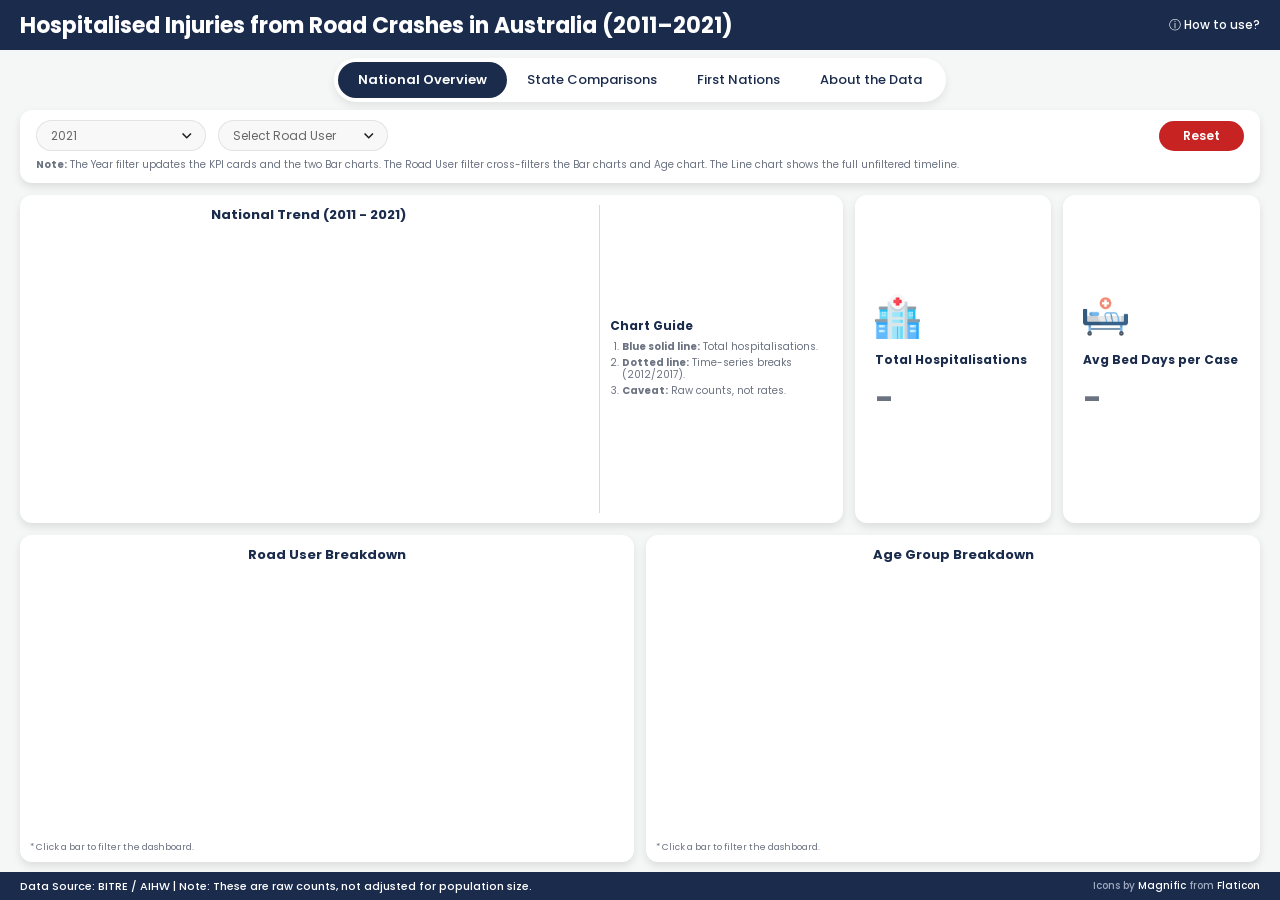
==== index.html @ fcf70b9a "Feat: Build National dashboard layout, D3 line/bar charts, auto-filters, and dynamic KPIs" ====
<!DOCTYPE html>
<html lang="en">
<head>
    <meta charset="UTF-8">
    <meta name="viewport" content="width=device-width, initial-scale=1.0">
    <title>Hospitalised Injuries Dashboard</title>
    <!-- Google Fonts: Poppins -->
    <link href="https://fonts.googleapis.com/css2?family=Poppins:wght@400;500;600;700&display=swap" rel="stylesheet">
    <link rel="stylesheet" href="css/style.css">
</head>
<body>

    <!-- TOP HEADER -->
    <header class="top-bar">
        <h1>Hospitalised Injuries from Road Crashes in Australia (2011–2021)</h1>
        <div class="how-to-use">
            <span>ⓘ</span> How to use?
        </div>
    </header>

    <!-- NAVIGATION TABS -->
    <nav class="tabs-container">
        <ul class="tabs">
            <li class="tab active">National Overview</li>
            <li class="tab">State Comparisons</li>
            <li class="tab">First Nations</li>
            <li class="tab">About the Data</li>
        </ul>
    </nav>

    <!-- MAIN DASHBOARD CONTAINER -->
    <main class="dashboard-wrapper">
        
        <!-- FILTER BAR -->
        <section class="filter-bar">
            <div class="dropdowns">
                
                <!-- Year Dropdown -->
                <div class="dropdown-wrapper">
                    <select id="yearFilter" class="dropdown">
                        <option value="All">Select Year: 2021</option>
                        <option value="2011">2011</option>
                        <option value="2012">2012</option>
                        <option value="2013">2013</option>
                        <option value="2014">2014</option>
                        <option value="2015">2015</option>
                        <option value="2016">2016</option>
                        <option value="2017">2017</option>
                        <option value="2018">2018</option>
                        <option value="2019">2019</option>
                        <option value="2020">2020</option>
                        <option value="2021" selected>2021</option>
                    </select>
                    <span class="dropdown-arrow"></span>
                </div>

                <!-- Road User Dropdown -->
                <div class="dropdown-wrapper">
                    <select id="roadUserFilter" class="dropdown">
                        <option value="All">Select Road User</option>
                        <option value="Car driver/passenger">Car driver/passenger</option>
                        <option value="Motorcyclist">Motorcyclist</option>
                        <option value="Pedal cyclist">Pedal cyclist</option>
                        <option value="Pedestrian">Pedestrian</option>
                        <option value="Heavy transport">Heavy transport</option>
                        <option value="Pick-up truck/van">Pick-up truck/van</option>
                        <option value="Bus">Bus</option>
                        <option value="Other/Unknown">Other/Unknown</option>
                    </select>
                    <span class="dropdown-arrow"></span>
                </div>

            </div>
            
            <div class="buttons">
                <button class="btn btn-reset">Reset</button>
            </div>

            <p class="filter-note"><strong>Note:</strong> The Year filter updates the KPI cards and the two Bar charts. The Road User filter cross-filters the Bar charts and Age chart. The Line chart shows the full unfiltered timeline.</p>
        </section>

        <!-- CHARTS GRID -->
        <section class="charts-grid">
            
            <!-- ROW 1: Line Chart & Guide -->
            <div class="card line-chart-card">
                <div class="line-section">
                    <h2>National Trend (2011 - 2021)</h2>
                    <div id="lineChart" class="chart-area"></div>
                </div>
                
                <div class="divider"></div>

                <div class="guide-section">
                    <h2>Chart Guide</h2>
                    <ol>
                        <li><strong>Blue solid line:</strong> Total hospitalisations.</li>
                        <li><strong>Dotted line:</strong> Time-series breaks (2012/2017).</li>
                        <li><strong>Caveat:</strong> Raw counts, not rates.</li>
                    </ol>
                </div>
            </div>

            <!-- KPI CARDS -->
            <div class="card kpi-card">
                <img src="assets/images/icons/icon-hospital.png" alt="Hospital Icon" class="kpi-icon">
                <h3>Total Hospitalisations</h3>
                <p id="kpiTotal">-</p>
            </div>

            <div class="card kpi-card">
                <img src="assets/images/icons/icon-bed.png" alt="Bed Icon" class="kpi-icon">
                <h3>Avg Bed Days per Case</h3>
                <p id="kpiBedDays">-</p>
            </div>

            <!-- ROW 2: Bar Charts -->
            <div class="card road-user-card">
                <h2>Road User Breakdown</h2>
                <div id="roadUserChart" class="chart-area"></div>
                <p class="click-note">* Click a bar to filter the dashboard.</p>
            </div>

            <div class="card age-group-card">
                <h2>Age Group Breakdown</h2>
                <div id="ageGroupChart" class="chart-area"></div>
                <p class="click-note">* Click a bar to filter the dashboard.</p>
            </div>

        </section>
    </main>

    <!-- FOOTER -->
    <footer class="bottom-bar">
        <p>Data Source: BITRE / AIHW | Note: These are raw counts, not adjusted for population size.</p>
        
        <!-- Icon Attributions -->
        <p class="icon-credits">
            Icons by <a href="https://www.flaticon.com/authors/magnific" target="_blank" title="Magnific">Magnific</a> from <a href="https://www.flaticon.com/" target="_blank" title="Flaticon">Flaticon</a>
        </p>
    </footer>

    <!-- Load D3 and your main script -->
    <script src="https://d3js.org/d3.v7.min.js"></script>
    <script type="module" src="js/main.js"></script>
</body>
</html>
---- css/style.css ----
/* --- GLOBAL STYLES --- */
* {
    box-sizing: border-box;
    margin: 0;
    padding: 0;
}

body {
    font-family: 'Poppins', sans-serif;
    background-color: #F4F7F6;
    color: #1A2B4C;
    height: 100vh;
    display: flex;
    flex-direction: column;
    overflow: hidden; /* Prevents scrolling */
}

/* --- TOP HEADER --- */
.top-bar {
    background-color: #1A2B4C;
    color: #FFFFFF;
    height: 50px;
    display: flex;
    justify-content: space-between;
    align-items: center;
    padding: 0 20px;
    flex-shrink: 0;
}

.top-bar h1 {
    font-size: clamp(16px, 1.8vw, 22px); 
    font-weight: 700;
}

.how-to-use {
    font-size: 12px;
    font-weight: 500;
    cursor: pointer;
    white-space: nowrap;
}

/* --- NAVIGATION TABS --- */
.tabs-container {
    display: flex;
    justify-content: center;
    padding: 8px 0;
    flex-shrink: 0;
}

.tabs {
    display: flex;
    list-style: none;
    background: #FFFFFF;
    border-radius: 50px;
    box-shadow: 0px 4px 8px rgba(0, 0, 0, 0.08);
    padding: 4px;
}

.tab {
    padding: 8px 20px;
    border-radius: 50px;
    font-size: 13px; 
    font-weight: 500;
    cursor: pointer;
}

.tab.active {
    background-color: #1A2B4C;
    color: #FFFFFF;
    font-weight: 600;
}

/* --- MAIN DASHBOARD WRAPPER --- */
.dashboard-wrapper {
    flex: 1; 
    padding: 0 20px 10px 20px;
    display: flex;
    flex-direction: column;
    gap: 12px;
    min-height: 0; 
}

/* --- FILTER BAR --- */
.filter-bar {
    background: #FFFFFF;
    border-radius: 12px;
    box-shadow: 0px 4px 8px rgba(0, 0, 0, 0.1);
    padding: 10px 16px; 
    display: grid;
    grid-template-columns: 1fr auto;
    gap: 6px;
    align-items: center;
    flex-shrink: 0;
}

.dropdowns {
    display: flex;
    gap: 12px;
}

/* --- CUSTOM DROPDOWN --- */
.dropdown-wrapper {
    position: relative;
    width: 170px;
}

.dropdown {
    padding: 6px 14px;
    padding-right: 30px;
    border-radius: 50px;
    border: 1px solid rgba(217, 217, 217, 0.69);
    background-color: rgba(217, 217, 217, 0.2);
    
    -webkit-appearance: none;
    -moz-appearance: none;
    appearance: none;
    
    font-family: 'Poppins', sans-serif;
    font-size: 12px; 
    color: #686868;
    width: 100%;
    cursor: pointer;
    outline: none;
    transition: background-color 0.2s ease;

    white-space: nowrap;
    overflow: hidden;
    text-overflow: ellipsis;
}

.dropdown:focus {
    background-color: #FFFFFF;
    border-color: #1A2B4C;
}

/* The Custom Arrow */
.dropdown-arrow {
    position: absolute;
    right: 14px;
    top: 50%;
    transform: translateY(-50%);
    width: 10px;
    height: 6px;
    pointer-events: none; /* Lets clicks pass through to the dropdown */
    
    /* Clean SVG Arrow */
    background-image: url("data:image/svg+xml;charset=US-ASCII,%3Csvg%20width%3D%2210%22%20height%3D%226%22%20viewBox%3D%220%200%2010%206%22%20fill%3D%22none%22%20xmlns%3D%22http%3A%2F%2Fwww.w3.org%2F2000%2Fsvg%22%3E%3Cpath%20d%3D%22M4.75%203.64166L8.39167%200L9.5%201.10833L4.75%205.85833L0%201.10833L1.10833%200L4.75%203.64166Z%22%20fill%3D%22%231D1B20%22%2F%3E%3C%2Fsvg%3E");
    background-repeat: no-repeat;
    background-position: center;
    background-size: contain;
    
    transition: transform 0.2s ease;
}

/* Rotate the arrow when the wrapper has the 'open' class */
.dropdown-wrapper.open .dropdown-arrow {
    transform: translateY(-50%) rotate(180deg);
}

.buttons {
    display: flex;
    gap: 10px;
}

.btn {
    padding: 6px 24px;
    border-radius: 50px;
    border: none;
    font-family: 'Poppins', sans-serif;
    font-size: 12px;
    font-weight: 600;
    color: #FFFFFF;
    cursor: pointer;
}

.btn-apply { background-color: #1A2B4C; }
.btn-reset { background-color: #C72323; }

.filter-note {
    grid-column: 1 / -1;
    font-size: 10px; 
    font-weight: 400;
    color: #6B7280;
}

/* --- CHARTS GRID --- */
.charts-grid {
    flex: 1; 
    display: grid;
    grid-template-columns: repeat(6, 1fr); 
    grid-template-rows: 1fr 1fr; 
    gap: 12px;
    min-height: 0;
}

/* Base Card Style */
.card {
    background: #FFFFFF;
    border-radius: 12px;
    box-shadow: 0px 4px 8px rgba(0, 0, 0, 0.1);
    padding: 10px 16px; 
    position: relative;
    display: flex;
    flex-direction: column;
    min-height: 0; 
}

.card h2 {
    font-size: 13px; 
    font-weight: 700;
    margin-bottom: 2px;
    text-align: center;
    flex-shrink: 0;
}

/* Top Row Placements */
.line-chart-card {
    grid-column: 1 / 5; 
    grid-row: 1 / 2;
    flex-direction: row; 
    padding: 10px;
}

.line-section {
    flex: 2.5;
    display: flex;
    flex-direction: column;
    min-height: 0;
    padding-right: 8px;
}

.divider {
    width: 1px;
    background-color: #D9D9D9;
    margin: 0 5px;
}

.guide-section {
    flex: 1;
    display: flex;
    flex-direction: column;
    justify-content: center;
    padding-left: 5px;
}

.guide-section h2 {
    text-align: left;
    margin-bottom: 6px;
    font-size: 12px;
}

.guide-section ol {
    font-size: 10px;
    color: #6B7280;
    padding-left: 12px;
    line-height: 1.2;
}

.guide-section li {
    margin-bottom: 4px;
}

/* KPI Cards */
.kpi-card {
    grid-column: span 1; 
    display: flex;
    flex-direction: column;
    justify-content: center;
    align-items: flex-start; 
    text-align: left;
    padding-left: 20px;
}

.kpi-icon {
    width: 45px; 
    height: 45px;
    margin-bottom: 12px;
    object-fit: contain; 
}

.kpi-card h3 {
    font-size: 12px;
    font-weight: 700;
    margin-bottom: 6px;
    color: #1A2B4C;
}

.kpi-card p {
    font-size: clamp(20px, 2.5vw, 32px); 
    font-weight: 700;
    color: #6B7280;
}

/* Bottom Row Placements */
.road-user-card {
    grid-column: 1 / 4; 
    grid-row: 2 / 3;
}

.age-group-card {
    grid-column: 4 / 7; 
    grid-row: 2 / 3;
}

/* Chart Areas */
.chart-area {
    flex: 1;
    width: 100%;
    position: relative;
    min-height: 0;
}

.click-note {
    font-size: 9px;
    color: #6B7280;
    position: absolute;
    bottom: 8px;
    left: 10px;
}

/* --- FOOTER --- */
.bottom-bar {
    background-color: #1A2B4C;
    color: #FFFFFF;
    height: 28px;
    display: flex;
    justify-content: space-between; 
    align-items: center;
    padding: 0 20px;
    font-size: 11px;
    font-weight: 500;
    flex-shrink: 0;
}

.icon-credits {
    font-size: 10px;
    color: #A0ABC0;
}

.icon-credits a {
    color: #FFFFFF;
    text-decoration: none;
}

.icon-credits a:hover {
    text-decoration: underline;
}
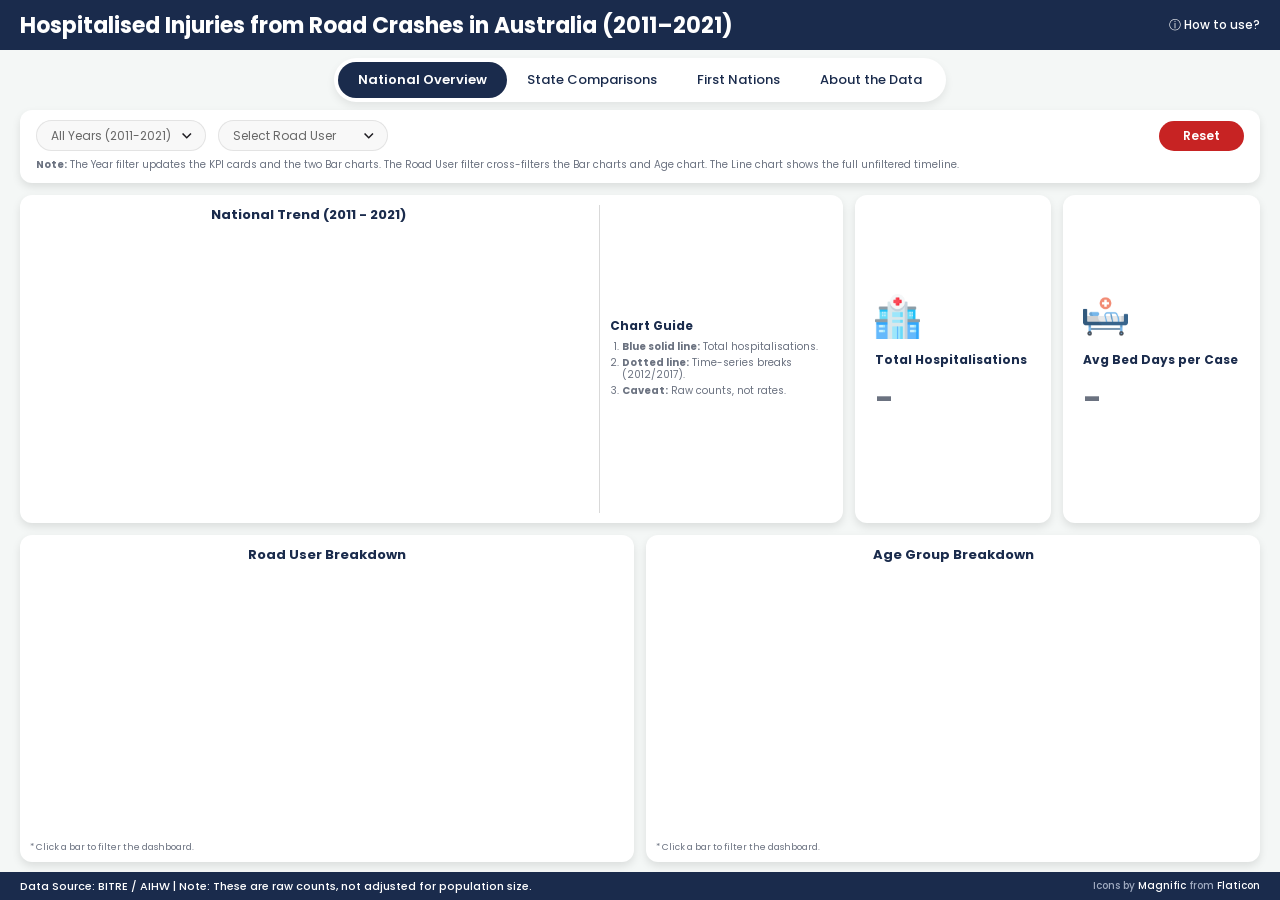
==== commit de15e65e: "Feat: Add 'All Years' default option and update KPI/Chart logic to aggregate decade data" ====
--- a/index.html
+++ b/index.html
@@ -4,13 +4,11 @@
     <meta charset="UTF-8">
     <meta name="viewport" content="width=device-width, initial-scale=1.0">
     <title>Hospitalised Injuries Dashboard</title>
-    <!-- Google Fonts: Poppins -->
     <link href="https://fonts.googleapis.com/css2?family=Poppins:wght@400;500;600;700&display=swap" rel="stylesheet">
     <link rel="stylesheet" href="css/style.css">
 </head>
 <body>
 
-    <!-- TOP HEADER -->
     <header class="top-bar">
         <h1>Hospitalised Injuries from Road Crashes in Australia (2011–2021)</h1>
         <div class="how-to-use">
@@ -18,7 +16,6 @@
         </div>
     </header>
 
-    <!-- NAVIGATION TABS -->
     <nav class="tabs-container">
         <ul class="tabs">
             <li class="tab active">National Overview</li>
@@ -28,17 +25,15 @@
         </ul>
     </nav>
 
-    <!-- MAIN DASHBOARD CONTAINER -->
     <main class="dashboard-wrapper">
         
-        <!-- FILTER BAR -->
         <section class="filter-bar">
             <div class="dropdowns">
                 
-                <!-- Year Dropdown -->
+                <!-- Year Dropdown: "All" selected by default -->
                 <div class="dropdown-wrapper">
                     <select id="yearFilter" class="dropdown">
-                        <option value="All">Select Year: 2021</option>
+                        <option value="All" selected>All Years (2011-2021)</option>
                         <option value="2011">2011</option>
                         <option value="2012">2012</option>
                         <option value="2013">2013</option>
@@ -49,12 +44,11 @@
                         <option value="2018">2018</option>
                         <option value="2019">2019</option>
                         <option value="2020">2020</option>
-                        <option value="2021" selected>2021</option>
+                        <option value="2021">2021</option>
                     </select>
                     <span class="dropdown-arrow"></span>
                 </div>
 
-                <!-- Road User Dropdown -->
                 <div class="dropdown-wrapper">
                     <select id="roadUserFilter" class="dropdown">
                         <option value="All">Select Road User</option>
@@ -79,10 +73,8 @@
             <p class="filter-note"><strong>Note:</strong> The Year filter updates the KPI cards and the two Bar charts. The Road User filter cross-filters the Bar charts and Age chart. The Line chart shows the full unfiltered timeline.</p>
         </section>
 
-        <!-- CHARTS GRID -->
         <section class="charts-grid">
             
-            <!-- ROW 1: Line Chart & Guide -->
             <div class="card line-chart-card">
                 <div class="line-section">
                     <h2>National Trend (2011 - 2021)</h2>
@@ -101,7 +93,6 @@
                 </div>
             </div>
 
-            <!-- KPI CARDS -->
             <div class="card kpi-card">
                 <img src="assets/images/icons/icon-hospital.png" alt="Hospital Icon" class="kpi-icon">
                 <h3>Total Hospitalisations</h3>
@@ -114,7 +105,6 @@
                 <p id="kpiBedDays">-</p>
             </div>
 
-            <!-- ROW 2: Bar Charts -->
             <div class="card road-user-card">
                 <h2>Road User Breakdown</h2>
                 <div id="roadUserChart" class="chart-area"></div>
@@ -130,17 +120,14 @@
         </section>
     </main>
 
-    <!-- FOOTER -->
     <footer class="bottom-bar">
         <p>Data Source: BITRE / AIHW | Note: These are raw counts, not adjusted for population size.</p>
         
-        <!-- Icon Attributions -->
         <p class="icon-credits">
             Icons by <a href="https://www.flaticon.com/authors/magnific" target="_blank" title="Magnific">Magnific</a> from <a href="https://www.flaticon.com/" target="_blank" title="Flaticon">Flaticon</a>
         </p>
     </footer>
 
-    <!-- Load D3 and your main script -->
     <script src="https://d3js.org/d3.v7.min.js"></script>
     <script type="module" src="js/main.js"></script>
 </body>
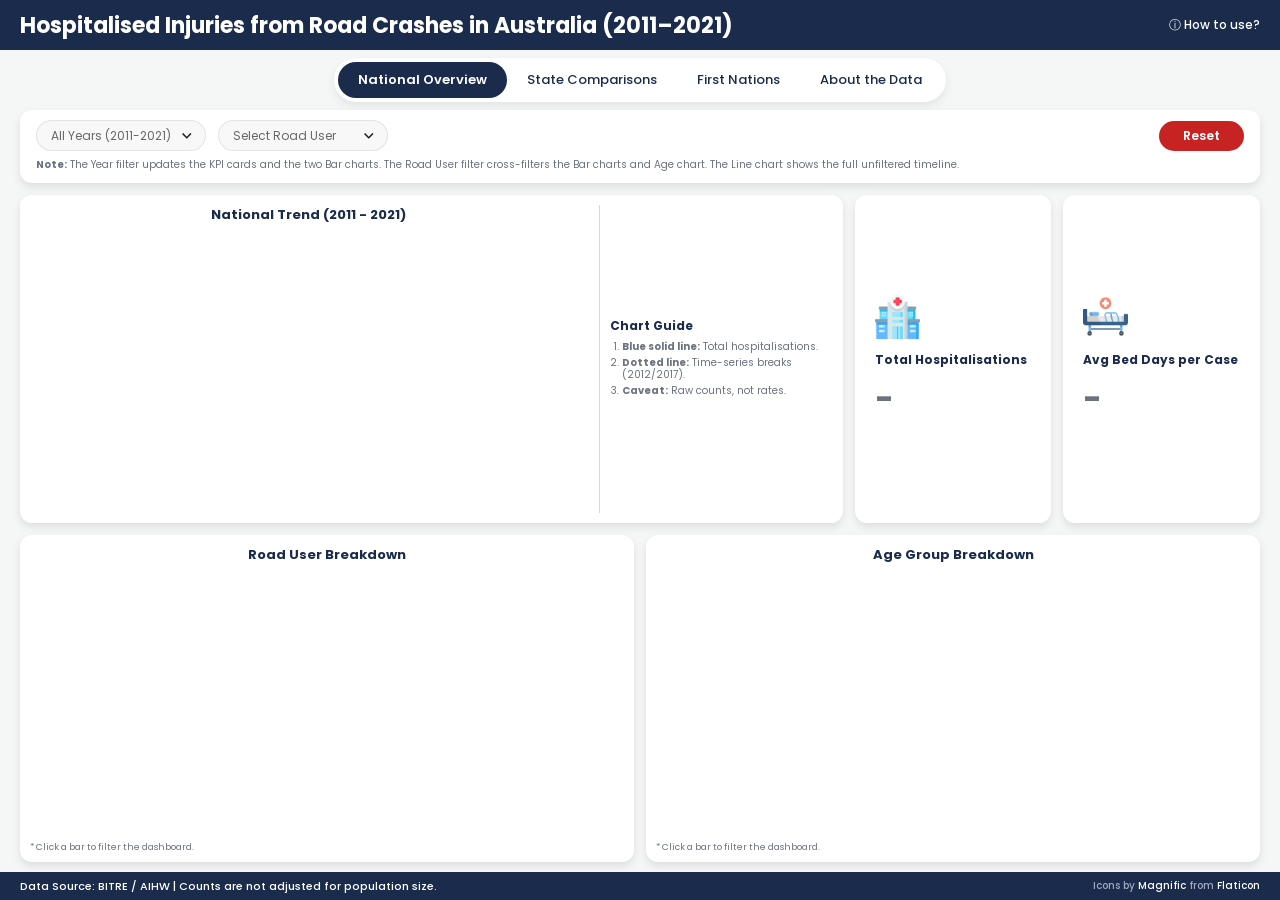
==== commit 2ed07e41: "Update index.html to use global components" ====
--- a/index.html
+++ b/index.html
@@ -5,25 +5,18 @@
     <meta name="viewport" content="width=device-width, initial-scale=1.0">
     <title>Hospitalised Injuries Dashboard</title>
     <link href="https://fonts.googleapis.com/css2?family=Poppins:wght@400;500;600;700&display=swap" rel="stylesheet">
+    <link rel="stylesheet" href="css/layout.css">
     <link rel="stylesheet" href="css/style.css">
 </head>
-<body>
+<body data-page="national">
 
-    <header class="top-bar">
-        <h1>Hospitalised Injuries from Road Crashes in Australia (2011–2021)</h1>
-        <div class="how-to-use">
-            <span>ⓘ</span> How to use?
-        </div>
-    </header>
+<header id="site-header" class="top-bar"></header>
 
-    <nav class="tabs-container">
-        <ul class="tabs">
-            <li class="tab active">National Overview</li>
-            <li class="tab">State Comparisons</li>
-            <li class="tab">First Nations</li>
-            <li class="tab">About the Data</li>
-        </ul>
-    </nav>
+<nav
+    id="site-navigation"
+    class="tabs-container"
+    aria-label="Dashboard sections">
+</nav>
 
     <main class="dashboard-wrapper">
         
@@ -120,15 +113,10 @@
         </section>
     </main>
 
-    <footer class="bottom-bar">
-        <p>Data Source: BITRE / AIHW | Note: These are raw counts, not adjusted for population size.</p>
-        
-        <p class="icon-credits">
-            Icons by <a href="https://www.flaticon.com/authors/magnific" target="_blank" title="Magnific">Magnific</a> from <a href="https://www.flaticon.com/" target="_blank" title="Flaticon">Flaticon</a>
-        </p>
-    </footer>
+<footer id="site-footer" class="bottom-bar"></footer>
 
     <script src="https://d3js.org/d3.v7.min.js"></script>
     <script type="module" src="js/main.js"></script>
+    <script type="module" src="js/components/layout.js"></script>
 </body>
 </html>
--- a/css/layout.css
+++ b/css/layout.css
@@ -0,0 +1,141 @@
+/* Divide the available browser height between page sections. */
+/* --- GLOBAL STYLES --- */
+* {
+    box-sizing: border-box;
+    margin: 0;
+    padding: 0;
+}
+
+body {
+    font-family: 'Poppins', sans-serif;
+    background-color: #F4F7F6;
+    color: #1A2B4C;
+
+    height: 100dvh;
+    display: grid;
+    grid-template-rows: auto auto minmax(0, 1fr) auto;
+    overflow: hidden;
+}
+
+/* --- TOP HEADER --- */
+.top-bar {
+    background-color: #1A2B4C;
+    color: #FFFFFF;
+    height: 50px;
+    display: flex;
+    justify-content: space-between;
+    align-items: center;
+    padding: 0 20px;
+    flex-shrink: 0;
+}
+
+.top-bar h1 {
+    font-size: clamp(16px, 1.8vw, 22px); 
+    font-weight: 700;
+}
+
+.how-to-use {
+    border: 0;
+    background: transparent;
+    color: inherit;
+    font-family: inherit;
+    font-size: 12px;
+    font-weight: 500;
+    cursor: pointer;
+    white-space: nowrap;
+}
+
+/* --- NAVIGATION TABS --- */
+.tabs-container {
+    display: flex;
+    justify-content: center;
+    padding: 8px 0;
+    flex-shrink: 0;
+}
+
+.tabs {
+    display: flex;
+    list-style: none;
+    background: #FFFFFF;
+    border-radius: 50px;
+    box-shadow: 0px 4px 8px rgba(0, 0, 0, 0.08);
+    padding: 4px;
+}
+
+.tab {
+    display: block;
+    padding: 8px 20px;
+    border: 0;
+    border-radius: 50px;
+    background: transparent;
+    color: inherit;
+    font-family: inherit;
+    font-size: 13px;
+    font-weight: 500;
+    text-decoration: none;
+    cursor: pointer;
+}
+
+.tab.active {
+    background-color: #1A2B4C;
+    color: #FFFFFF;
+    font-weight: 600;
+}
+
+
+html{
+    height: 100%;
+}
+
+:focus-visible {
+    outline: 3px solid #b86200;
+    outline-offset: 3px;
+}
+
+/* Dialogs overlay the dashboard instead of pushing charts down. */
+.shared-dialog {
+    margin: auto;
+    width: min(520px, 90vw);
+    padding: 24px;
+    border: 0;
+    border-radius: 16px;
+    color: #1a2b4c;
+    font-family: inherit;
+}
+
+.shared-dialog::backdrop {
+    background: rgb(0 0 0 / 40%);
+}
+
+.shared-dialog p {
+    margin: 16px 0;
+    line-height: 1.6;
+}
+
+/* --- FOOTER --- */
+.bottom-bar {
+    background-color: #1A2B4C;
+    color: #FFFFFF;
+    height: 28px;
+    display: flex;
+    justify-content: space-between; 
+    align-items: center;
+    padding: 0 20px;
+    font-size: 11px;
+    font-weight: 500;
+    flex-shrink: 0;
+}
+
+.icon-credits {
+    font-size: 10px;
+    color: #A0ABC0;
+}
+
+.icon-credits a {
+    color: #FFFFFF;
+    text-decoration: none;
+}
+
+.icon-credits a:hover {
+    text-decoration: underline;
+}
--- a/css/style.css
+++ b/css/style.css
@@ -1,78 +1,5 @@
-/* --- GLOBAL STYLES --- */
-* {
-    box-sizing: border-box;
-    margin: 0;
-    padding: 0;
-}
-
-body {
-    font-family: 'Poppins', sans-serif;
-    background-color: #F4F7F6;
-    color: #1A2B4C;
-    height: 100vh;
-    display: flex;
-    flex-direction: column;
-    overflow: hidden; /* Prevents scrolling */
-}
-
-/* --- TOP HEADER --- */
-.top-bar {
-    background-color: #1A2B4C;
-    color: #FFFFFF;
-    height: 50px;
-    display: flex;
-    justify-content: space-between;
-    align-items: center;
-    padding: 0 20px;
-    flex-shrink: 0;
-}
-
-.top-bar h1 {
-    font-size: clamp(16px, 1.8vw, 22px); 
-    font-weight: 700;
-}
-
-.how-to-use {
-    font-size: 12px;
-    font-weight: 500;
-    cursor: pointer;
-    white-space: nowrap;
-}
-
-/* --- NAVIGATION TABS --- */
-.tabs-container {
-    display: flex;
-    justify-content: center;
-    padding: 8px 0;
-    flex-shrink: 0;
-}
-
-.tabs {
-    display: flex;
-    list-style: none;
-    background: #FFFFFF;
-    border-radius: 50px;
-    box-shadow: 0px 4px 8px rgba(0, 0, 0, 0.08);
-    padding: 4px;
-}
-
-.tab {
-    padding: 8px 20px;
-    border-radius: 50px;
-    font-size: 13px; 
-    font-weight: 500;
-    cursor: pointer;
-}
-
-.tab.active {
-    background-color: #1A2B4C;
-    color: #FFFFFF;
-    font-weight: 600;
-}
-
 /* --- MAIN DASHBOARD WRAPPER --- */
 .dashboard-wrapper {
-    flex: 1; 
     padding: 0 20px 10px 20px;
     display: flex;
     flex-direction: column;
@@ -318,30 +245,3 @@
     left: 10px;
 }
 
-/* --- FOOTER --- */
-.bottom-bar {
-    background-color: #1A2B4C;
-    color: #FFFFFF;
-    height: 28px;
-    display: flex;
-    justify-content: space-between; 
-    align-items: center;
-    padding: 0 20px;
-    font-size: 11px;
-    font-weight: 500;
-    flex-shrink: 0;
-}
-
-.icon-credits {
-    font-size: 10px;
-    color: #A0ABC0;
-}
-
-.icon-credits a {
-    color: #FFFFFF;
-    text-decoration: none;
-}
-
-.icon-credits a:hover {
-    text-decoration: underline;
-}
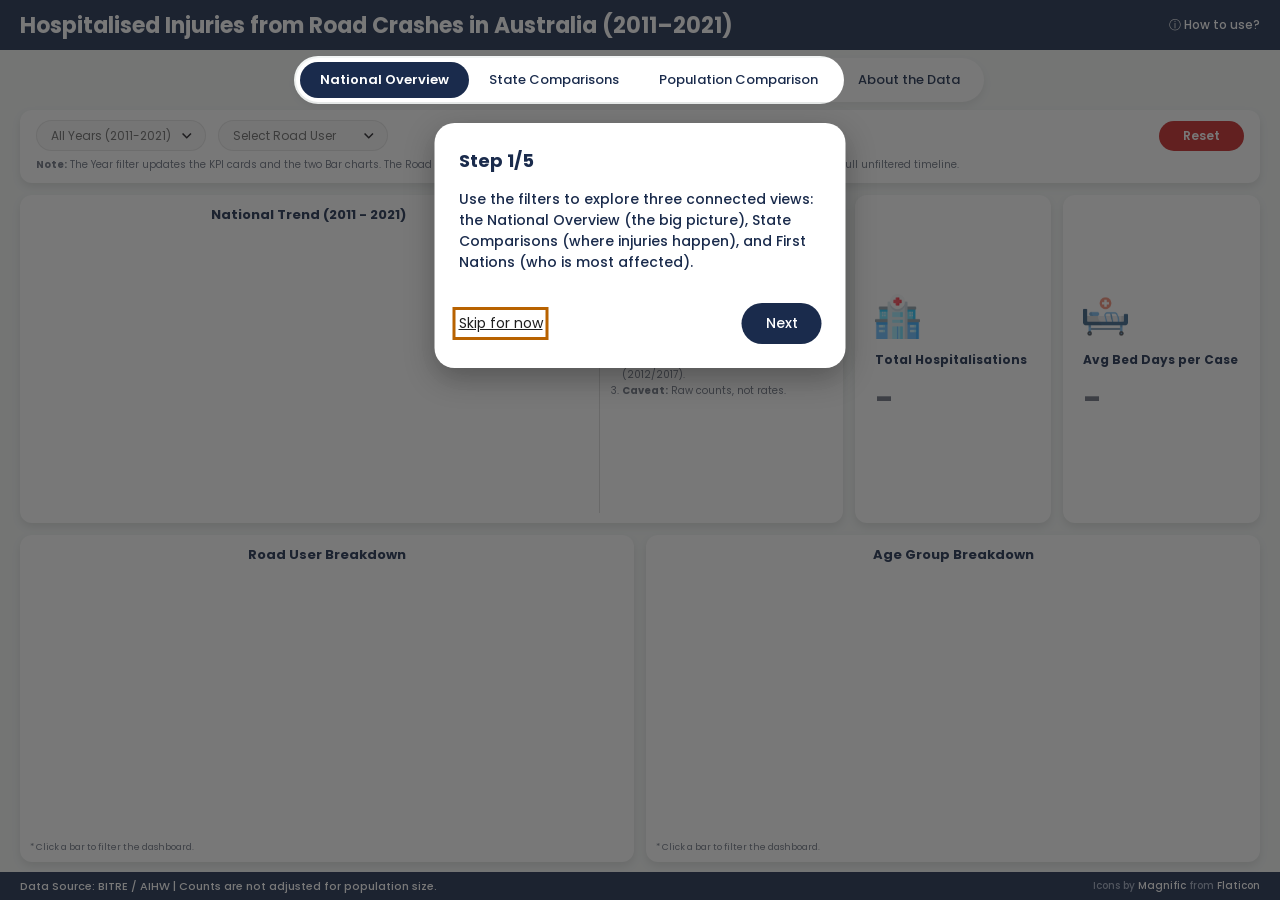
==== commit 965bd861: "Added walkthrough HTML (overlay, spotlight div, and dialog)" ====
--- a/index.html
+++ b/index.html
@@ -1,5 +1,6 @@
 <!DOCTYPE html>
 <html lang="en">
+
 <head>
     <meta charset="UTF-8">
     <meta name="viewport" content="width=device-width, initial-scale=1.0">
@@ -8,21 +9,19 @@
     <link rel="stylesheet" href="css/layout.css">
     <link rel="stylesheet" href="css/style.css">
 </head>
+
 <body data-page="national">
 
-<header id="site-header" class="top-bar"></header>
+    <header id="site-header" class="top-bar"></header>
 
-<nav
-    id="site-navigation"
-    class="tabs-container"
-    aria-label="Dashboard sections">
-</nav>
+    <nav id="site-navigation" class="tabs-container" aria-label="Dashboard sections">
+    </nav>
 
     <main class="dashboard-wrapper">
-        
+
         <section class="filter-bar">
             <div class="dropdowns">
-                
+
                 <!-- Year Dropdown: "All" selected by default -->
                 <div class="dropdown-wrapper">
                     <select id="yearFilter" class="dropdown">
@@ -58,22 +57,24 @@
                 </div>
 
             </div>
-            
+
             <div class="buttons">
                 <button class="btn btn-reset">Reset</button>
             </div>
 
-            <p class="filter-note"><strong>Note:</strong> The Year filter updates the KPI cards and the two Bar charts. The Road User filter cross-filters the Bar charts and Age chart. The Line chart shows the full unfiltered timeline.</p>
+            <p class="filter-note"><strong>Note:</strong> The Year filter updates the KPI cards and the two Bar charts.
+                The Road User filter cross-filters the Bar charts and Age chart. The Line chart shows the full
+                unfiltered timeline.</p>
         </section>
 
         <section class="charts-grid">
-            
+
             <div class="card line-chart-card">
                 <div class="line-section">
                     <h2>National Trend (2011 - 2021)</h2>
                     <div id="lineChart" class="chart-area"></div>
                 </div>
-                
+
                 <div class="divider"></div>
 
                 <div class="guide-section">
@@ -113,10 +114,31 @@
         </section>
     </main>
 
-<footer id="site-footer" class="bottom-bar"></footer>
+    <footer id="site-footer" class="bottom-bar"></footer>
 
     <script src="https://d3js.org/d3.v7.min.js"></script>
     <script type="module" src="js/main.js"></script>
     <script type="module" src="js/components/layout.js"></script>
+    <script type="module" src="js/walkthrough.js"></script>
+
+    <!-- Walkthrough Overlay & Modal -->
+    <div id="walkthroughOverlay" class="walkthrough-overlay" style="display: none;"></div>
+    <!-- The spotlight for the tabs -->
+    <div id="walkthroughTabHighlight" class="walkthrough-tab-highlight" style="display: none;"></div>
+
+    <dialog id="walkthroughDialog" class="walkthrough-dialog" aria-labelledby="walkthroughTitle">
+        <h2 id="walkthroughTitle" class="walkthrough-step">Step 1/5</h2>
+        <p id="walkthroughText" class="walkthrough-text"></p>
+
+        <div class="walkthrough-actions">
+            <button id="walkthroughSkip" class="walkthrough-link">Skip for now</button>
+            <div class="walkthrough-nav">
+                <button id="walkthroughPrev" class="walkthrough-btn-prev" style="display: none;">Prev</button>
+                <button id="walkthroughNext" class="walkthrough-btn-next">Next</button>
+            </div>
+        </div>
+    </dialog>
+
 </body>
+
 </html>
--- a/css/layout.css
+++ b/css/layout.css
@@ -1,9 +1,12 @@
-/* Divide the available browser height between page sections. */
 /* --- GLOBAL STYLES --- */
 * {
     box-sizing: border-box;
     margin: 0;
     padding: 0;
+}
+
+html{
+    height: 100%;
 }
 
 body {
@@ -14,7 +17,17 @@
     height: 100dvh;
     display: grid;
     grid-template-rows: auto auto minmax(0, 1fr) auto;
-    overflow: hidden;
+    overflow: hidden; /*chart must sized to fit avaiable space*/
+}
+
+button,
+select {
+    font-family: inherit;
+}
+
+:focus-visible {
+    outline: 3px solid #b86200;
+    outline-offset: 3px;
 }
 
 /* --- TOP HEADER --- */
@@ -25,8 +38,8 @@
     display: flex;
     justify-content: space-between;
     align-items: center;
+    gap: 16px;
     padding: 0 20px;
-    flex-shrink: 0;
 }
 
 .top-bar h1 {
@@ -73,6 +86,7 @@
     font-size: 13px;
     font-weight: 500;
     text-decoration: none;
+    white-space: nowrap;
     cursor: pointer;
 }
 
@@ -82,14 +96,62 @@
     font-weight: 600;
 }
 
+/* Shared main-content container */
+.dashboard-wrapper {
+    padding: 0 20px 10px;
 
-html{
-    height: 100%;
+    display: flex;
+    flex-direction: column;
+    gap: 12px;
+
+    /* Allow the content to fit inside the remaining grid row. */
+    min-height: 0;
+    min-width: 0;
 }
 
-:focus-visible {
-    outline: 3px solid #b86200;
-    outline-offset: 3px;
+/* Shared buttons */
+.btn {
+    padding: 6px 24px;
+    border: 0;
+    border-radius: 50px;
+
+    font-family: inherit;
+    font-size: 12px;
+    font-weight: 600;
+
+    color: #FFFFFF;
+    cursor: pointer;
+}
+
+.btn-reset {
+    background-color: #C72323;
+}
+
+/* --- FOOTER --- */
+.bottom-bar {
+    background-color: #1A2B4C;
+    color: #FFFFFF;
+    height: 28px;
+    display: flex;
+    justify-content: space-between; 
+    align-items: center;
+    padding: 0 20px;
+    font-size: 11px;
+    font-weight: 500;
+}
+
+.icon-credits {
+    font-size: 10px;
+    color: #A0ABC0;
+}
+
+.icon-credits a {
+    color: #FFFFFF;
+    text-decoration: none;
+}
+
+.icon-credits a:hover {
+    text-decoration: underline;
 }
 
 /* Dialogs overlay the dashboard instead of pushing charts down. */
@@ -107,35 +169,11 @@
     background: rgb(0 0 0 / 40%);
 }
 
+.shared-dialog h2 {
+    font-size: 20px;
+}
+
 .shared-dialog p {
     margin: 16px 0;
     line-height: 1.6;
 }
-
-/* --- FOOTER --- */
-.bottom-bar {
-    background-color: #1A2B4C;
-    color: #FFFFFF;
-    height: 28px;
-    display: flex;
-    justify-content: space-between; 
-    align-items: center;
-    padding: 0 20px;
-    font-size: 11px;
-    font-weight: 500;
-    flex-shrink: 0;
-}
-
-.icon-credits {
-    font-size: 10px;
-    color: #A0ABC0;
-}
-
-.icon-credits a {
-    color: #FFFFFF;
-    text-decoration: none;
-}
-
-.icon-credits a:hover {
-    text-decoration: underline;
-}
--- a/css/style.css
+++ b/css/style.css
@@ -1,12 +1,3 @@
-/* --- MAIN DASHBOARD WRAPPER --- */
-.dashboard-wrapper {
-    padding: 0 20px 10px 20px;
-    display: flex;
-    flex-direction: column;
-    gap: 12px;
-    min-height: 0; 
-}
-
 /* --- FILTER BAR --- */
 .filter-bar {
     background: #FFFFFF;
@@ -32,6 +23,7 @@
 }
 
 .dropdown {
+    width: 100%;
     padding: 6px 14px;
     padding-right: 30px;
     border-radius: 50px;
@@ -45,7 +37,6 @@
     font-family: 'Poppins', sans-serif;
     font-size: 12px; 
     color: #686868;
-    width: 100%;
     cursor: pointer;
     outline: none;
     transition: background-color 0.2s ease;
@@ -89,20 +80,6 @@
     gap: 10px;
 }
 
-.btn {
-    padding: 6px 24px;
-    border-radius: 50px;
-    border: none;
-    font-family: 'Poppins', sans-serif;
-    font-size: 12px;
-    font-weight: 600;
-    color: #FFFFFF;
-    cursor: pointer;
-}
-
-.btn-apply { background-color: #1A2B4C; }
-.btn-reset { background-color: #C72323; }
-
 .filter-note {
     grid-column: 1 / -1;
     font-size: 10px; 
@@ -245,3 +222,110 @@
     left: 10px;
 }
 
+/* --- WALKTHROUGH STYLES --- */
+.walkthrough-overlay {
+    position: fixed;
+    top: 0;
+    left: 0;
+    width: 100vw;
+    height: 100vh;
+    background: transparent;
+    z-index: 999;
+    pointer-events: none; 
+}
+
+/* The spotlight that sits on top of the dim background, but under the tabs */
+.walkthrough-tab-highlight {
+    position: fixed;
+    background: transparent; /* Make the background see-through so text shows */
+    border-radius: 50px;
+    z-index: 1000; 
+    
+    /* This creates the dark overlay everywhere EXCEPT inside this box */
+    box-shadow: 0 0 0 9999px rgba(30, 30, 30, 0.6); 
+    
+    pointer-events: none;
+    transition: all 0.3s ease;
+}
+
+.walkthrough-dialog {
+    position: fixed;
+    /* Default centered position */
+    top: 50%;
+    left: 50%;
+    transform: translate(-50%, -50%);
+    width: 411px;
+    padding: 24px;
+    background: #FFFFFF;
+    border: none;
+    border-radius: 20px;
+    box-shadow: 0px 10px 30px rgba(0, 0, 0, 0.3);
+    z-index: 1001; /* Highest so it's always clickable */
+    font-family: 'Poppins', sans-serif;
+    transition: all 0.3s ease;
+}
+
+.walkthrough-dialog::backdrop {
+    background: transparent; 
+}
+
+.walkthrough-step {
+    font-size: 18px;
+    font-weight: 700;
+    color: #1A2B4C;
+    margin: 0 0 15px 0;
+}
+
+.walkthrough-text {
+    font-size: 14px;
+    font-weight: 500;
+    color: #1A2B4C;
+    line-height: 1.5;
+    margin: 0 0 30px 0;
+}
+
+.walkthrough-actions {
+    display: flex;
+    justify-content: space-between;
+    align-items: center;
+}
+
+.walkthrough-link {
+    background: none;
+    border: none;
+    color: #1E1E1E;
+    font-size: 14px;
+    text-decoration: underline;
+    cursor: pointer;
+    padding: 0;
+}
+
+.walkthrough-nav {
+    display: flex;
+    gap: 15px;
+    align-items: center;
+}
+
+.walkthrough-btn-prev {
+    background: none;
+    border: none;
+    color: #1E1E1E;
+    font-size: 14px;
+    cursor: pointer;
+}
+
+.walkthrough-btn-next {
+    background: #1A2B4C;
+    color: #FFFFFF;
+    border: none;
+    border-radius: 50px;
+    padding: 10px 24px;
+    font-size: 14px;
+    font-weight: 500;
+    cursor: pointer;
+    transition: opacity 0.2s;
+}
+
+.walkthrough-btn-next:hover {
+    opacity: 0.8;
+}
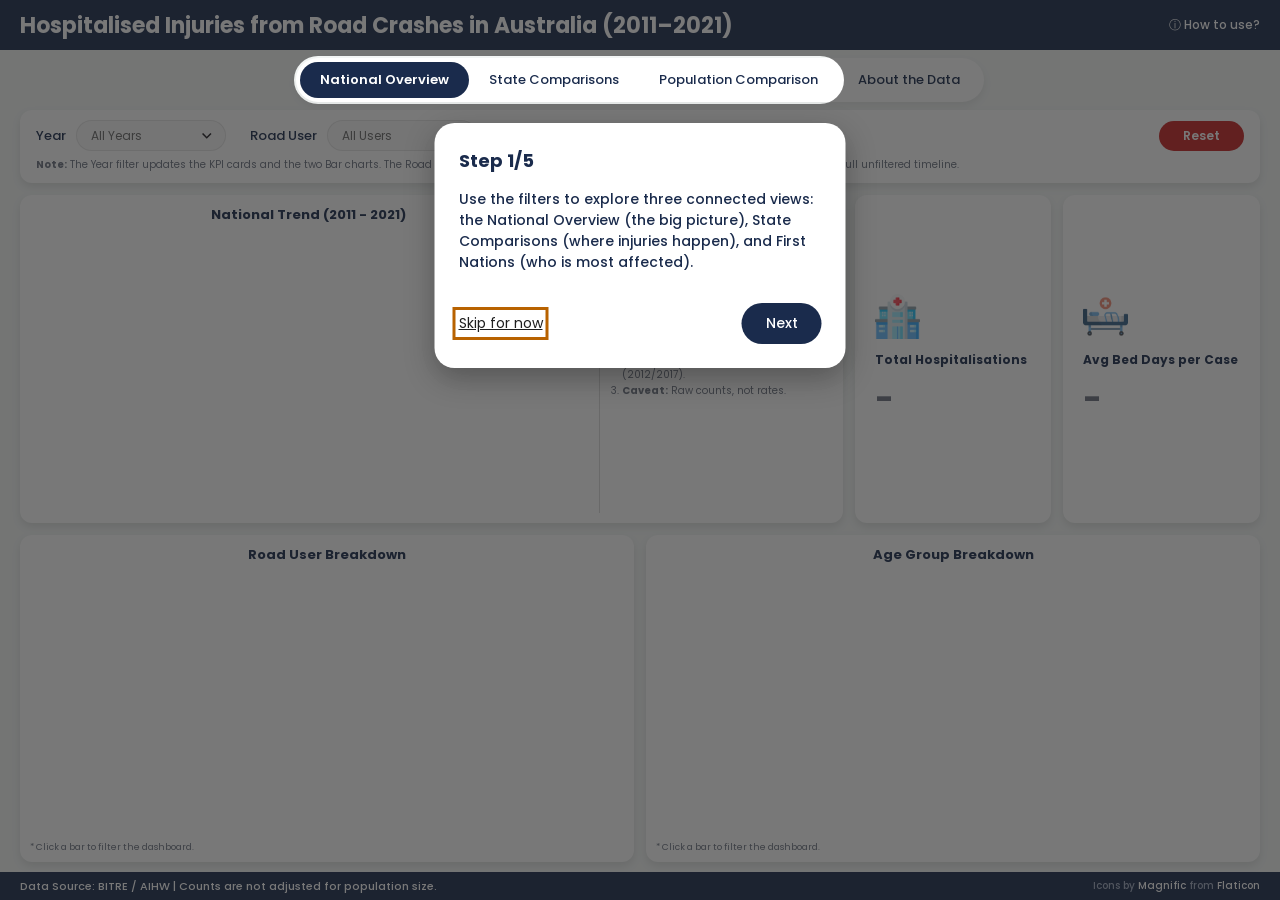
==== commit ab120c79: "Update National page design and add screen reader live region for accessibility" ====
--- a/index.html
+++ b/index.html
@@ -22,38 +22,45 @@
         <section class="filter-bar">
             <div class="dropdowns">
 
-                <!-- Year Dropdown: "All" selected by default -->
-                <div class="dropdown-wrapper">
-                    <select id="yearFilter" class="dropdown">
-                        <option value="All" selected>All Years (2011-2021)</option>
-                        <option value="2011">2011</option>
-                        <option value="2012">2012</option>
-                        <option value="2013">2013</option>
-                        <option value="2014">2014</option>
-                        <option value="2015">2015</option>
-                        <option value="2016">2016</option>
-                        <option value="2017">2017</option>
-                        <option value="2018">2018</option>
-                        <option value="2019">2019</option>
-                        <option value="2020">2020</option>
-                        <option value="2021">2021</option>
-                    </select>
-                    <span class="dropdown-arrow"></span>
+                <!-- Year Filter Group -->
+                <div class="filter-group">
+                    <span class="filter-label">Year</span>
+                    <div class="dropdown-wrapper">
+                        <select id="yearFilter" class="dropdown">
+                            <option value="All" selected>All Years</option>
+                            <option value="2011">2011</option>
+                            <option value="2012">2012</option>
+                            <option value="2013">2013</option>
+                            <option value="2014">2014</option>
+                            <option value="2015">2015</option>
+                            <option value="2016">2016</option>
+                            <option value="2017">2017</option>
+                            <option value="2018">2018</option>
+                            <option value="2019">2019</option>
+                            <option value="2020">2020</option>
+                            <option value="2021">2021</option>
+                        </select>
+                        <span class="dropdown-arrow"></span>
+                    </div>
                 </div>
 
-                <div class="dropdown-wrapper">
-                    <select id="roadUserFilter" class="dropdown">
-                        <option value="All">Select Road User</option>
-                        <option value="Car driver/passenger">Car driver/passenger</option>
-                        <option value="Motorcyclist">Motorcyclist</option>
-                        <option value="Pedal cyclist">Pedal cyclist</option>
-                        <option value="Pedestrian">Pedestrian</option>
-                        <option value="Heavy transport">Heavy transport</option>
-                        <option value="Pick-up truck/van">Pick-up truck/van</option>
-                        <option value="Bus">Bus</option>
-                        <option value="Other/Unknown">Other/Unknown</option>
-                    </select>
-                    <span class="dropdown-arrow"></span>
+                <!-- Road User Filter Group -->
+                <div class="filter-group">
+                    <span class="filter-label">Road User</span>
+                    <div class="dropdown-wrapper">
+                        <select id="roadUserFilter" class="dropdown">
+                            <option value="All">All Users</option>
+                            <option value="Car driver/passenger">Car driver/passenger</option>
+                            <option value="Motorcyclist">Motorcyclist</option>
+                            <option value="Pedal cyclist">Pedal cyclist</option>
+                            <option value="Pedestrian">Pedestrian</option>
+                            <option value="Heavy transport">Heavy transport</option>
+                            <option value="Pick-up truck/van">Pick-up truck/van</option>
+                            <option value="Bus">Bus</option>
+                            <option value="Other/Unknown">Other/Unknown</option>
+                        </select>
+                        <span class="dropdown-arrow"></span>
+                    </div>
                 </div>
 
             </div>
@@ -116,6 +123,9 @@
 
     <footer id="site-footer" class="bottom-bar"></footer>
 
+    <!-- Screen Reader Live Region for Tooltips -->
+    <div id="sr-announcer" class="sr-only" aria-live="polite"></div>
+
     <script src="https://d3js.org/d3.v7.min.js"></script>
     <script type="module" src="js/main.js"></script>
     <script type="module" src="js/components/layout.js"></script>
--- a/css/style.css
+++ b/css/style.css
@@ -11,15 +11,32 @@
     flex-shrink: 0;
 }
 
+/* Container for all filter groups */
 .dropdowns {
     display: flex;
-    gap: 12px;
+    gap: 24px; /* Increased gap to separate the filter groups */
+    align-items: center; /* Vertically center items */
+}
+
+/* Container for one label + dropdown pair */
+.filter-group {
+    display: flex;
+    align-items: center;
+    gap: 10px; /* Space between the label and the dropdown */
+}
+
+/* Style for the label text */
+.filter-label {
+    font-size: 13px;
+    font-weight: 500;
+    color: #1A2B4C; /* Navy text to match theme */
+    white-space: nowrap;
 }
 
 /* --- CUSTOM DROPDOWN --- */
 .dropdown-wrapper {
     position: relative;
-    width: 170px;
+    width: 150px; /* Slightly reduced width to fit better */
 }
 
 .dropdown {
@@ -328,4 +345,25 @@
 
 .walkthrough-btn-next:hover {
     opacity: 0.8;
+}
+
+/* --- ACCESSIBILITY FOCUS STATES --- */
+/* Ensures keyboard users can see which element is focused */
+rect:focus, circle:focus {
+    outline: 3px solid #F59E0B; /* A high-contrast focus ring */
+    outline-offset: 2px;
+    opacity: 0.7; /* Also reduce opacity on focus for extra visibility */
+}
+
+/* --- SCREEN READER ONLY (Visually Hidden) --- */
+.sr-only {
+    position: absolute;
+    width: 1px;
+    height: 1px;
+    padding: 0;
+    margin: -1px;
+    overflow: hidden;
+    clip: rect(0, 0, 0, 0);
+    white-space: nowrap;
+    border: 0;
 }
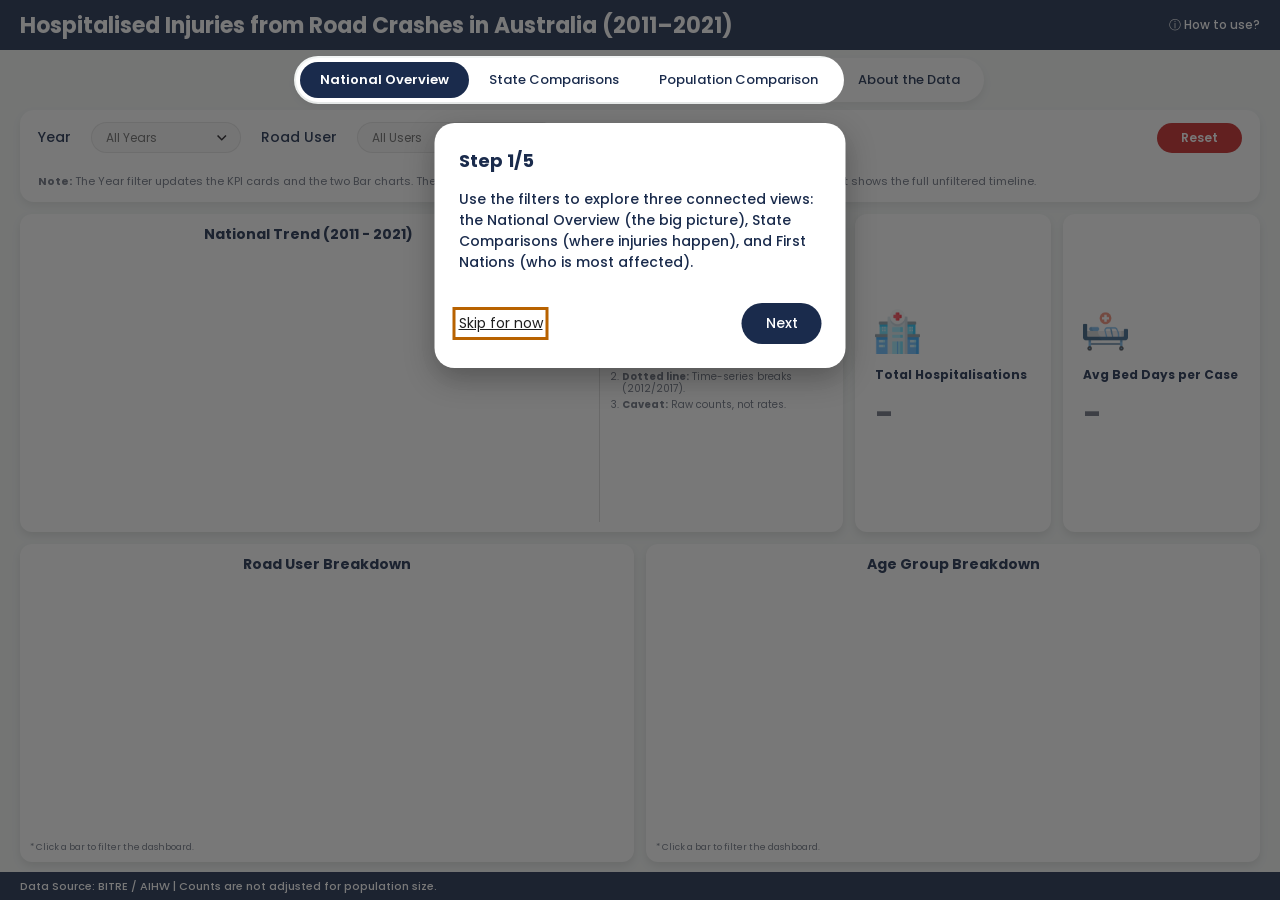
==== commit 9003f7dd: "Share filter styles and responsive layout Move head and footer to shared layout css, match National " ====
--- a/index.html
+++ b/index.html
@@ -1,124 +1,137 @@
-<!DOCTYPE html>
+<!doctype html>
 <html lang="en">
+  <head>
+    <meta charset="UTF-8" />
+    <meta name="viewport" content="width=device-width, initial-scale=1.0" />
+    <title>Hospitalised Injuries Dashboard</title>
+    <link
+      href="https://fonts.googleapis.com/css2?family=Poppins:wght@400;500;600;700&display=swap"
+      rel="stylesheet"
+    />
+    <link rel="stylesheet" href="css/layout.css" />
+    <link rel="stylesheet" href="css/style.css" />
+  </head>
 
-<head>
-    <meta charset="UTF-8">
-    <meta name="viewport" content="width=device-width, initial-scale=1.0">
-    <title>Hospitalised Injuries Dashboard</title>
-    <link href="https://fonts.googleapis.com/css2?family=Poppins:wght@400;500;600;700&display=swap" rel="stylesheet">
-    <link rel="stylesheet" href="css/layout.css">
-    <link rel="stylesheet" href="css/style.css">
-</head>
-
-<body data-page="national">
-
+  <body data-page="national">
     <header id="site-header" class="top-bar"></header>
 
-    <nav id="site-navigation" class="tabs-container" aria-label="Dashboard sections">
-    </nav>
+    <nav
+      id="site-navigation"
+      class="tabs-container"
+      aria-label="Dashboard sections"
+    ></nav>
 
     <main class="dashboard-wrapper">
+      <section class="filter-bar">
+        <div class="dropdowns">
+          <!-- Year Filter Group -->
+          <div class="filter-group">
+            <label class="filter-label" for="yearFilter">Year</label>
+            <div class="dropdown-wrapper">
+              <select id="yearFilter" class="dropdown">
+                <option value="All" selected>All Years</option>
+                <option value="2011">2011</option>
+                <option value="2012">2012</option>
+                <option value="2013">2013</option>
+                <option value="2014">2014</option>
+                <option value="2015">2015</option>
+                <option value="2016">2016</option>
+                <option value="2017">2017</option>
+                <option value="2018">2018</option>
+                <option value="2019">2019</option>
+                <option value="2020">2020</option>
+                <option value="2021">2021</option>
+              </select>
+              <span class="dropdown-arrow"></span>
+            </div>
+          </div>
 
-        <section class="filter-bar">
-            <div class="dropdowns">
+          <!-- Road User Filter Group -->
+          <div class="filter-group">
+            <label class="filter-label" for="roadUserFilter">Road User</label>
+            <div class="dropdown-wrapper">
+              <select id="roadUserFilter" class="dropdown">
+                <option value="All">All Users</option>
+                <option value="Car driver/passenger">
+                  Car driver/passenger
+                </option>
+                <option value="Motorcyclist">Motorcyclist</option>
+                <option value="Pedal cyclist">Pedal cyclist</option>
+                <option value="Pedestrian">Pedestrian</option>
+                <option value="Heavy transport">Heavy transport</option>
+                <option value="Pick-up truck/van">Pick-up truck/van</option>
+                <option value="Bus">Bus</option>
+                <option value="Other/Unknown">Other/Unknown</option>
+              </select>
+              <span class="dropdown-arrow"></span>
+            </div>
+          </div>
+        </div>
 
-                <!-- Year Filter Group -->
-                <div class="filter-group">
-                    <span class="filter-label">Year</span>
-                    <div class="dropdown-wrapper">
-                        <select id="yearFilter" class="dropdown">
-                            <option value="All" selected>All Years</option>
-                            <option value="2011">2011</option>
-                            <option value="2012">2012</option>
-                            <option value="2013">2013</option>
-                            <option value="2014">2014</option>
-                            <option value="2015">2015</option>
-                            <option value="2016">2016</option>
-                            <option value="2017">2017</option>
-                            <option value="2018">2018</option>
-                            <option value="2019">2019</option>
-                            <option value="2020">2020</option>
-                            <option value="2021">2021</option>
-                        </select>
-                        <span class="dropdown-arrow"></span>
-                    </div>
-                </div>
+        <div class="buttons">
+          <button class="btn btn-reset">Reset</button>
+        </div>
 
-                <!-- Road User Filter Group -->
-                <div class="filter-group">
-                    <span class="filter-label">Road User</span>
-                    <div class="dropdown-wrapper">
-                        <select id="roadUserFilter" class="dropdown">
-                            <option value="All">All Users</option>
-                            <option value="Car driver/passenger">Car driver/passenger</option>
-                            <option value="Motorcyclist">Motorcyclist</option>
-                            <option value="Pedal cyclist">Pedal cyclist</option>
-                            <option value="Pedestrian">Pedestrian</option>
-                            <option value="Heavy transport">Heavy transport</option>
-                            <option value="Pick-up truck/van">Pick-up truck/van</option>
-                            <option value="Bus">Bus</option>
-                            <option value="Other/Unknown">Other/Unknown</option>
-                        </select>
-                        <span class="dropdown-arrow"></span>
-                    </div>
-                </div>
+        <p class="filter-note">
+          <strong>Note:</strong> The Year filter updates the KPI cards and the
+          two Bar charts. The Road User filter cross-filters the Bar charts and
+          Age chart. The Line chart shows the full unfiltered timeline.
+        </p>
+      </section>
 
-            </div>
+      <section class="charts-grid">
+        <div class="card line-chart-card">
+          <div class="line-section">
+            <h2>National Trend (2011 - 2021)</h2>
+            <div id="lineChart" class="chart-area"></div>
+          </div>
 
-            <div class="buttons">
-                <button class="btn btn-reset">Reset</button>
-            </div>
+          <div class="divider"></div>
 
-            <p class="filter-note"><strong>Note:</strong> The Year filter updates the KPI cards and the two Bar charts.
-                The Road User filter cross-filters the Bar charts and Age chart. The Line chart shows the full
-                unfiltered timeline.</p>
-        </section>
+          <div class="guide-section">
+            <h2>Chart Guide</h2>
+            <ol>
+              <li><strong>Blue solid line:</strong> Total hospitalisations.</li>
+              <li>
+                <strong>Dotted line:</strong> Time-series breaks (2012/2017).
+              </li>
+              <li><strong>Caveat:</strong> Raw counts, not rates.</li>
+            </ol>
+          </div>
+        </div>
 
-        <section class="charts-grid">
+        <div class="card kpi-card">
+          <img
+            src="assets/images/icons/icon-hospital.png"
+            alt="Hospital Icon"
+            class="kpi-icon"
+          />
+          <h3>Total Hospitalisations</h3>
+          <p id="kpiTotal">-</p>
+        </div>
 
-            <div class="card line-chart-card">
-                <div class="line-section">
-                    <h2>National Trend (2011 - 2021)</h2>
-                    <div id="lineChart" class="chart-area"></div>
-                </div>
+        <div class="card kpi-card">
+          <img
+            src="assets/images/icons/icon-bed.png"
+            alt="Bed Icon"
+            class="kpi-icon"
+          />
+          <h3>Avg Bed Days per Case</h3>
+          <p id="kpiBedDays">-</p>
+        </div>
 
-                <div class="divider"></div>
+        <div class="card road-user-card">
+          <h2>Road User Breakdown</h2>
+          <div id="roadUserChart" class="chart-area"></div>
+          <p class="click-note">* Click a bar to filter the dashboard.</p>
+        </div>
 
-                <div class="guide-section">
-                    <h2>Chart Guide</h2>
-                    <ol>
-                        <li><strong>Blue solid line:</strong> Total hospitalisations.</li>
-                        <li><strong>Dotted line:</strong> Time-series breaks (2012/2017).</li>
-                        <li><strong>Caveat:</strong> Raw counts, not rates.</li>
-                    </ol>
-                </div>
-            </div>
-
-            <div class="card kpi-card">
-                <img src="assets/images/icons/icon-hospital.png" alt="Hospital Icon" class="kpi-icon">
-                <h3>Total Hospitalisations</h3>
-                <p id="kpiTotal">-</p>
-            </div>
-
-            <div class="card kpi-card">
-                <img src="assets/images/icons/icon-bed.png" alt="Bed Icon" class="kpi-icon">
-                <h3>Avg Bed Days per Case</h3>
-                <p id="kpiBedDays">-</p>
-            </div>
-
-            <div class="card road-user-card">
-                <h2>Road User Breakdown</h2>
-                <div id="roadUserChart" class="chart-area"></div>
-                <p class="click-note">* Click a bar to filter the dashboard.</p>
-            </div>
-
-            <div class="card age-group-card">
-                <h2>Age Group Breakdown</h2>
-                <div id="ageGroupChart" class="chart-area"></div>
-                <p class="click-note">* Click a bar to filter the dashboard.</p>
-            </div>
-
-        </section>
+        <div class="card age-group-card">
+          <h2>Age Group Breakdown</h2>
+          <div id="ageGroupChart" class="chart-area"></div>
+          <p class="click-note">* Click a bar to filter the dashboard.</p>
+        </div>
+      </section>
     </main>
 
     <footer id="site-footer" class="bottom-bar"></footer>
@@ -132,23 +145,43 @@
     <script type="module" src="js/walkthrough.js"></script>
 
     <!-- Walkthrough Overlay & Modal -->
-    <div id="walkthroughOverlay" class="walkthrough-overlay" style="display: none;"></div>
+    <div
+      id="walkthroughOverlay"
+      class="walkthrough-overlay"
+      style="display: none"
+    ></div>
     <!-- The spotlight for the tabs -->
-    <div id="walkthroughTabHighlight" class="walkthrough-tab-highlight" style="display: none;"></div>
+    <div
+      id="walkthroughTabHighlight"
+      class="walkthrough-tab-highlight"
+      style="display: none"
+    ></div>
 
-    <dialog id="walkthroughDialog" class="walkthrough-dialog" aria-labelledby="walkthroughTitle">
-        <h2 id="walkthroughTitle" class="walkthrough-step">Step 1/5</h2>
-        <p id="walkthroughText" class="walkthrough-text"></p>
+    <dialog
+      id="walkthroughDialog"
+      class="walkthrough-dialog"
+      aria-labelledby="walkthroughTitle"
+    >
+      <h2 id="walkthroughTitle" class="walkthrough-step">Step 1/5</h2>
+      <p id="walkthroughText" class="walkthrough-text"></p>
 
-        <div class="walkthrough-actions">
-            <button id="walkthroughSkip" class="walkthrough-link">Skip for now</button>
-            <div class="walkthrough-nav">
-                <button id="walkthroughPrev" class="walkthrough-btn-prev" style="display: none;">Prev</button>
-                <button id="walkthroughNext" class="walkthrough-btn-next">Next</button>
-            </div>
+      <div class="walkthrough-actions">
+        <button id="walkthroughSkip" class="walkthrough-link">
+          Skip for now
+        </button>
+        <div class="walkthrough-nav">
+          <button
+            id="walkthroughPrev"
+            class="walkthrough-btn-prev"
+            style="display: none"
+          >
+            Prev
+          </button>
+          <button id="walkthroughNext" class="walkthrough-btn-next">
+            Next
+          </button>
         </div>
+      </div>
     </dialog>
-
-</body>
-
-</html>+  </body>
+</html>
--- a/css/layout.css
+++ b/css/layout.css
@@ -177,3 +177,39 @@
     margin: 16px 0;
     line-height: 1.6;
 }
+
+/* Shared header, navigation and footer on narrower screens. */
+@media (max-width: 1100px) {
+    .top-bar {
+        height: auto;
+        min-height: 50px;
+        padding: 12px 20px;
+    }
+
+    .tabs-container {
+        padding: 8px 12px;
+    }
+
+    .tabs {
+        max-width: 100%;
+        flex-wrap: wrap;
+        justify-content: center;
+        border-radius: 20px;
+    }
+
+    .bottom-bar {
+        height: auto;
+        min-height: 28px;
+        flex-wrap: wrap;
+        gap: 6px 16px;
+        padding: 10px 12px;
+    }
+}
+
+/* Allow the help button to wrap beneath the title on phones. */
+@media (max-width: 600px) {
+    .top-bar {
+        flex-wrap: wrap;
+        gap: 8px;
+    }
+}
--- a/css/style.css
+++ b/css/style.css
@@ -1,42 +1,48 @@
 /* --- FILTER BAR --- */
 .filter-bar {
-    background: #FFFFFF;
-    border-radius: 12px;
-    box-shadow: 0px 4px 8px rgba(0, 0, 0, 0.1);
-    padding: 10px 16px; 
-    display: grid;
-    grid-template-columns: 1fr auto;
-    gap: 6px;
+    display: flex;
+    flex-wrap: wrap;
     align-items: center;
+    gap: 20px;
+
+    padding: 12px 18px;
+    background: #ffffff;
+    border-radius: 14px;
+    box-shadow: 0 4px 8px rgb(0 0 0 / 8%);
     flex-shrink: 0;
 }
 
 /* Container for all filter groups */
 .dropdowns {
     display: flex;
-    gap: 24px; /* Increased gap to separate the filter groups */
-    align-items: center; /* Vertically center items */
-}
-
+    flex-wrap: wrap;
+    align-items: center;
+    gap: 20px;
+    min-width: 0;
+}
 /* Container for one label + dropdown pair */
 .filter-group {
     display: flex;
     align-items: center;
-    gap: 10px; /* Space between the label and the dropdown */
+    gap: 20px;
 }
 
 /* Style for the label text */
 .filter-label {
-    font-size: 13px;
+    font-size: 14px;
     font-weight: 500;
-    color: #1A2B4C; /* Navy text to match theme */
+    color: #1a2b4c;
     white-space: nowrap;
 }
 
 /* --- CUSTOM DROPDOWN --- */
 .dropdown-wrapper {
     position: relative;
-    width: 150px; /* Slightly reduced width to fit better */
+    width: 150px;
+    min-width: 0;
+}
+.filter-group:last-child .dropdown-wrapper {
+    width: 200px;
 }
 
 .dropdown {
@@ -76,9 +82,8 @@
     transform: translateY(-50%);
     width: 10px;
     height: 6px;
-    pointer-events: none; /* Lets clicks pass through to the dropdown */
-    
-    /* Clean SVG Arrow */
+    pointer-events: none;
+    
     background-image: url("data:image/svg+xml;charset=US-ASCII,%3Csvg%20width%3D%2210%22%20height%3D%226%22%20viewBox%3D%220%200%2010%206%22%20fill%3D%22none%22%20xmlns%3D%22http%3A%2F%2Fwww.w3.org%2F2000%2Fsvg%22%3E%3Cpath%20d%3D%22M4.75%203.64166L8.39167%200L9.5%201.10833L4.75%205.85833L0%201.10833L1.10833%200L4.75%203.64166Z%22%20fill%3D%22%231D1B20%22%2F%3E%3C%2Fsvg%3E");
     background-repeat: no-repeat;
     background-position: center;
@@ -87,7 +92,6 @@
     transition: transform 0.2s ease;
 }
 
-/* Rotate the arrow when the wrapper has the 'open' class */
 .dropdown-wrapper.open .dropdown-arrow {
     transform: translateY(-50%) rotate(180deg);
 }
@@ -95,13 +99,14 @@
 .buttons {
     display: flex;
     gap: 10px;
-}
-
+    margin-left: auto;
+}
 .filter-note {
-    grid-column: 1 / -1;
-    font-size: 10px; 
+    flex-basis: 100%;
+    margin: 0;
+    font-size: 11px;
     font-weight: 400;
-    color: #6B7280;
+    color: #6b7280;
 }
 
 /* --- CHARTS GRID --- */
@@ -127,7 +132,7 @@
 }
 
 .card h2 {
-    font-size: 13px; 
+    font-size: 14px; 
     font-weight: 700;
     margin-bottom: 2px;
     text-align: center;
@@ -251,23 +256,18 @@
     pointer-events: none; 
 }
 
-/* The spotlight that sits on top of the dim background, but under the tabs */
 .walkthrough-tab-highlight {
     position: fixed;
-    background: transparent; /* Make the background see-through so text shows */
+    background: transparent;
     border-radius: 50px;
     z-index: 1000; 
-    
-    /* This creates the dark overlay everywhere EXCEPT inside this box */
     box-shadow: 0 0 0 9999px rgba(30, 30, 30, 0.6); 
-    
     pointer-events: none;
     transition: all 0.3s ease;
 }
 
 .walkthrough-dialog {
     position: fixed;
-    /* Default centered position */
     top: 50%;
     left: 50%;
     transform: translate(-50%, -50%);
@@ -277,7 +277,7 @@
     border: none;
     border-radius: 20px;
     box-shadow: 0px 10px 30px rgba(0, 0, 0, 0.3);
-    z-index: 1001; /* Highest so it's always clickable */
+    z-index: 1001; 
     font-family: 'Poppins', sans-serif;
     transition: all 0.3s ease;
 }
@@ -348,11 +348,10 @@
 }
 
 /* --- ACCESSIBILITY FOCUS STATES --- */
-/* Ensures keyboard users can see which element is focused */
 rect:focus, circle:focus {
-    outline: 3px solid #F59E0B; /* A high-contrast focus ring */
+    outline: 3px solid #F59E0B;
     outline-offset: 2px;
-    opacity: 0.7; /* Also reduce opacity on focus for extra visibility */
+    opacity: 0.7;
 }
 
 /* --- SCREEN READER ONLY (Visually Hidden) --- */
@@ -366,4 +365,155 @@
     clip: rect(0, 0, 0, 0);
     white-space: nowrap;
     border: 0;
+}
+
+/* =========================================
+   RESPONSIVE DESIGN (Mobile & Tablet)
+   ========================================= */
+
+/* --- Tablet (max-width: 1024px) --- */
+@media (max-width: 1024px) {
+    /* Allow the page to scroll vertically */
+    body {
+        height: auto;
+        min-height: 100vh;
+        overflow: visible;
+    }
+
+    /* Grid changes to 2 columns */
+    .charts-grid {
+        grid-template-columns: repeat(2, 1fr);
+        grid-template-rows: auto auto auto;
+        flex: none;
+    }
+    
+    .line-chart-card {
+        grid-column: 1 / 3;
+        grid-row: 1 / 2;
+        flex-direction: column; /* Stack chart and guide vertically */
+    }
+    
+    .road-user-card {
+        grid-column: 1 / 2;
+        grid-row: 3 / 4;
+    }
+    
+    .age-group-card {
+        grid-column: 2 / 3;
+        grid-row: 3 / 4;
+    }
+    
+    .kpi-card {
+        grid-column: span 1;
+    }
+
+    /* *** CRITICAL FIX: Give charts explicit heights *** */
+    .chart-area {
+        flex: none; /* Stop relying on flex-grow */
+        height: 250px; /* Default height for tablet */
+    }
+    .line-chart-card .chart-area {
+        height: 300px; /* Line chart needs a bit more height */
+    }
+    .road-user-card .chart-area {
+        height: 350px; /* Horizontal bars need more vertical space */
+    }
+}
+
+/* --- Mobile (max-width: 768px) --- */
+@media (max-width: 768px) {
+    .charts-grid {
+        grid-template-columns: 1fr; /* Single column */
+        grid-template-rows: auto;
+    }
+    
+    .line-chart-card {
+        grid-column: 1 / 2;
+    }
+    
+    .road-user-card,
+    .age-group-card {
+        grid-column: 1 / 2;
+    }
+    
+    .kpi-card {
+        grid-column: 1 / 2;
+        padding-left: 0;
+        align-items: center;
+        text-align: center;
+    }
+    
+    .walkthrough-dialog {
+        width: 90%;
+        max-width: 400px;
+    }
+
+    /* *** CRITICAL FIX: Give charts explicit heights on mobile too *** */
+    .chart-area {
+        height: 280px; /* Mobile height */
+    }
+    .line-chart-card .chart-area {
+        height: 300px;
+    }
+    .road-user-card .chart-area {
+        height: 400px; /* Taller for horizontal bars on mobile */
+    }
+    .age-group-card .chart-area {
+        height: 280px;
+    }
+}
+
+/* Match State's mobile filter layout. */
+@media (max-width: 600px) {
+    body[data-page="national"] .filter-bar {
+        display: grid;
+        grid-template-columns: auto minmax(0, 1fr);
+        gap: 12px;
+    }
+
+    /* Let labels and dropdowns join the filter bar's grid. */
+    body[data-page="national"] .dropdowns,
+    body[data-page="national"] .filter-group {
+        display: contents;
+    }
+
+    body[data-page="national"] .filter-label {
+        grid-column: 1;
+    }
+
+    body[data-page="national"] .filter-bar .dropdown-wrapper {
+        grid-column: 2;
+        width: 100%;
+        min-width: 0;
+    }
+
+    /* Place Reset beneath the dropdowns, aligned right. */
+    body[data-page="national"] .buttons {
+        grid-column: 2;
+        justify-self: end;
+        margin-left: 0;
+    }
+
+    /* Explanation spans both columns. */
+    body[data-page="national"] .filter-note {
+        grid-column: 1 / -1;
+    }
+}
+
+/* Allow chart cards and their drawing areas to shrink on resize. */
+.charts-grid,
+.card,
+.line-section,
+.guide-section,
+.chart-area {
+    min-width: 0;
+}
+
+/* SVG dimensions should not determine the container's size. */
+.chart-area {
+    contain: size;
+}
+
+.chart-area svg {
+    display: block;
 }
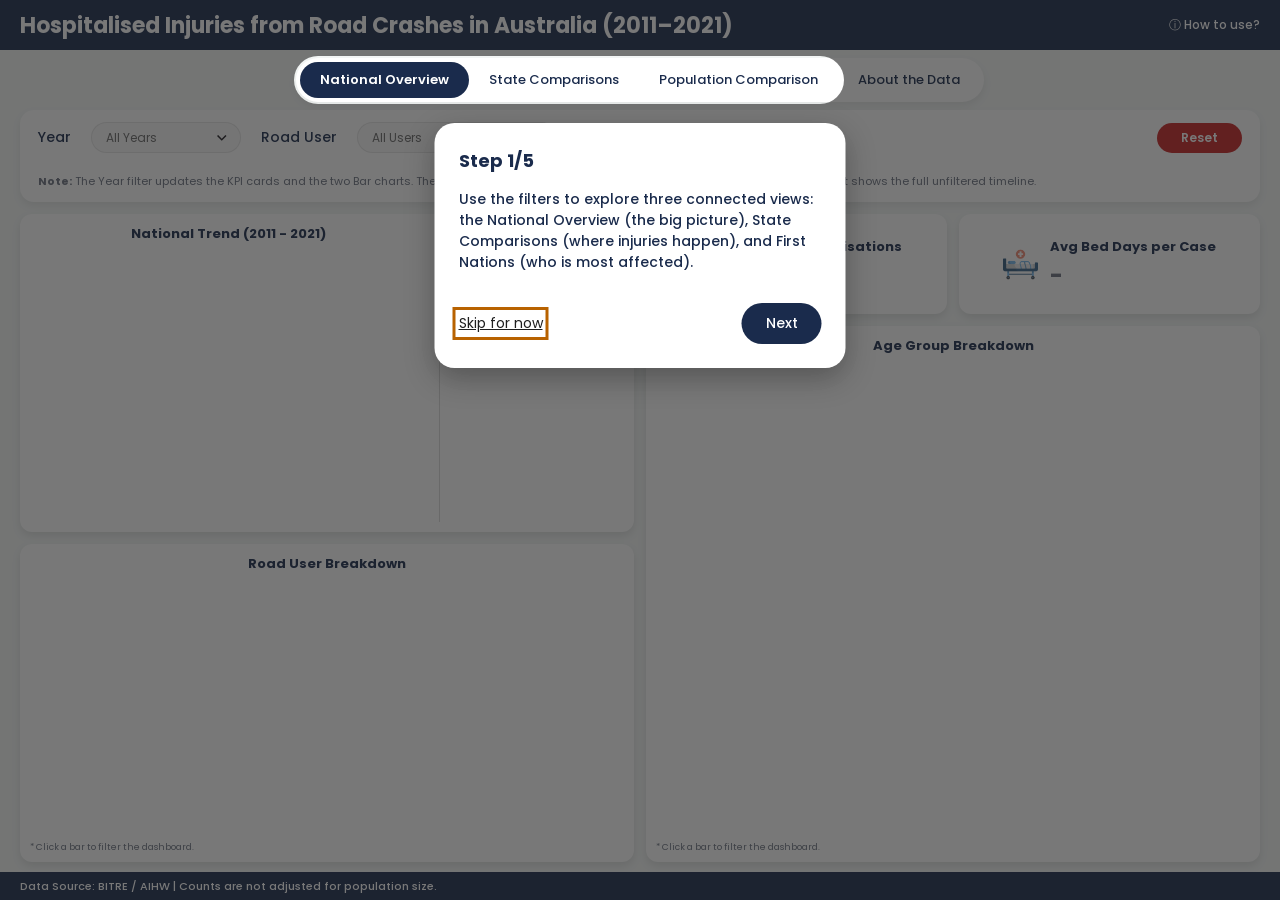
==== commit 91c497ae: "Fix: UI layout of National tab" ====
--- a/index.html
+++ b/index.html
@@ -4,57 +4,40 @@
     <meta charset="UTF-8" />
     <meta name="viewport" content="width=device-width, initial-scale=1.0" />
     <title>Hospitalised Injuries Dashboard</title>
-    <link
-      href="https://fonts.googleapis.com/css2?family=Poppins:wght@400;500;600;700&display=swap"
-      rel="stylesheet"
-    />
+    <link href="https://fonts.googleapis.com/css2?family=Poppins:wght@400;500;600;700&display=swap" rel="stylesheet" />
     <link rel="stylesheet" href="css/layout.css" />
     <link rel="stylesheet" href="css/style.css" />
   </head>
 
   <body data-page="national">
     <header id="site-header" class="top-bar"></header>
-
-    <nav
-      id="site-navigation"
-      class="tabs-container"
-      aria-label="Dashboard sections"
-    ></nav>
+    <nav id="site-navigation" class="tabs-container" aria-label="Dashboard sections"></nav>
 
     <main class="dashboard-wrapper">
       <section class="filter-bar">
+        <!-- ... (Filter bar stays exactly the same) ... -->
         <div class="dropdowns">
-          <!-- Year Filter Group -->
           <div class="filter-group">
             <label class="filter-label" for="yearFilter">Year</label>
             <div class="dropdown-wrapper">
               <select id="yearFilter" class="dropdown">
                 <option value="All" selected>All Years</option>
-                <option value="2011">2011</option>
-                <option value="2012">2012</option>
-                <option value="2013">2013</option>
-                <option value="2014">2014</option>
-                <option value="2015">2015</option>
-                <option value="2016">2016</option>
-                <option value="2017">2017</option>
-                <option value="2018">2018</option>
-                <option value="2019">2019</option>
-                <option value="2020">2020</option>
+                <option value="2011">2011</option><option value="2012">2012</option>
+                <option value="2013">2013</option><option value="2014">2014</option>
+                <option value="2015">2015</option><option value="2016">2016</option>
+                <option value="2017">2017</option><option value="2018">2018</option>
+                <option value="2019">2019</option><option value="2020">2020</option>
                 <option value="2021">2021</option>
               </select>
               <span class="dropdown-arrow"></span>
             </div>
           </div>
-
-          <!-- Road User Filter Group -->
           <div class="filter-group">
             <label class="filter-label" for="roadUserFilter">Road User</label>
             <div class="dropdown-wrapper">
               <select id="roadUserFilter" class="dropdown">
                 <option value="All">All Users</option>
-                <option value="Car driver/passenger">
-                  Car driver/passenger
-                </option>
+                <option value="Car driver/passenger">Car driver/passenger</option>
                 <option value="Motorcyclist">Motorcyclist</option>
                 <option value="Pedal cyclist">Pedal cyclist</option>
                 <option value="Pedestrian">Pedestrian</option>
@@ -67,76 +50,79 @@
             </div>
           </div>
         </div>
-
-        <div class="buttons">
-          <button class="btn btn-reset">Reset</button>
-        </div>
-
+        <div class="buttons"><button class="btn btn-reset">Reset</button></div>
         <p class="filter-note">
-          <strong>Note:</strong> The Year filter updates the KPI cards and the
-          two Bar charts. The Road User filter cross-filters the Bar charts and
-          Age chart. The Line chart shows the full unfiltered timeline.
+          <strong>Note:</strong> The Year filter updates the KPI cards and the two Bar charts. The Road User filter cross-filters the Bar charts and Age chart. The Line chart shows the full unfiltered timeline.
         </p>
       </section>
 
-      <section class="charts-grid">
-        <div class="card line-chart-card">
-          <div class="line-section">
-            <h2>National Trend (2011 - 2021)</h2>
-            <div id="lineChart" class="chart-area"></div>
+      <!-- NEW WRAPPED LAYOUT -->
+      <section class="charts-layout">
+        
+        <!-- LEFT COLUMN -->
+        <div class="left-column">
+          
+          <!-- Line Chart -->
+          <div class="card line-chart-card">
+            <div class="line-section">
+              <h2>National Trend (2011 - 2021)</h2>
+              <div id="lineChart" class="chart-area"></div>
+            </div>
+            <div class="divider"></div>
+            <div class="guide-section">
+              <h2>Chart Guide</h2>
+              <ul>
+                <li><strong>Blue solid line:</strong> Total hospitalisations.</li>
+                <li><strong>Dotted line:</strong> Time-series breaks (2012/2017).</li>
+                <li><strong>Caveat:</strong> Raw counts, not rates.</li>
+              </ul>
+            </div>
           </div>
 
-          <div class="divider"></div>
+          <!-- Road User Chart -->
+          <div class="card road-user-card">
+            <h2>Road User Breakdown</h2>
+            <div id="roadUserChart" class="chart-area"></div>
+            <p class="click-note">* Click a bar to filter the dashboard.</p>
+          </div>
 
-          <div class="guide-section">
-            <h2>Chart Guide</h2>
-            <ol>
-              <li><strong>Blue solid line:</strong> Total hospitalisations.</li>
-              <li>
-                <strong>Dotted line:</strong> Time-series breaks (2012/2017).
-              </li>
-              <li><strong>Caveat:</strong> Raw counts, not rates.</li>
-            </ol>
-          </div>
         </div>
 
-        <div class="card kpi-card">
-          <img
-            src="assets/images/icons/icon-hospital.png"
-            alt="Hospital Icon"
-            class="kpi-icon"
-          />
-          <h3>Total Hospitalisations</h3>
-          <p id="kpiTotal">-</p>
+        <!-- RIGHT COLUMN -->
+        <div class="right-column">
+          
+          <!-- KPI Row -->
+          <div class="kpi-row">
+            <div class="card kpi-card">
+              <img src="assets/images/icons/icon-hospital.png" alt="Hospital Icon" class="kpi-icon" />
+              <div class="kpi-text-group">
+                <h3>Total Hospitalisations</h3>
+                <p id="kpiTotal">-</p>
+              </div>
+            </div>
+
+            <div class="card kpi-card">
+              <img src="assets/images/icons/icon-bed.png" alt="Bed Icon" class="kpi-icon" />
+              <div class="kpi-text-group">
+                <h3>Avg Bed Days per Case</h3>
+                <p id="kpiBedDays">-</p>
+              </div>
+            </div>
+          </div>
+
+          <!-- Age Group Chart -->
+          <div class="card age-group-card">
+            <h2>Age Group Breakdown</h2>
+            <div id="ageGroupChart" class="chart-area"></div>
+            <p class="click-note">* Click a bar to filter the dashboard.</p>
+          </div>
+
         </div>
 
-        <div class="card kpi-card">
-          <img
-            src="assets/images/icons/icon-bed.png"
-            alt="Bed Icon"
-            class="kpi-icon"
-          />
-          <h3>Avg Bed Days per Case</h3>
-          <p id="kpiBedDays">-</p>
-        </div>
-
-        <div class="card road-user-card">
-          <h2>Road User Breakdown</h2>
-          <div id="roadUserChart" class="chart-area"></div>
-          <p class="click-note">* Click a bar to filter the dashboard.</p>
-        </div>
-
-        <div class="card age-group-card">
-          <h2>Age Group Breakdown</h2>
-          <div id="ageGroupChart" class="chart-area"></div>
-          <p class="click-note">* Click a bar to filter the dashboard.</p>
-        </div>
       </section>
     </main>
 
     <footer id="site-footer" class="bottom-bar"></footer>
-
-    <!-- Screen Reader Live Region for Tooltips -->
     <div id="sr-announcer" class="sr-only" aria-live="polite"></div>
 
     <script src="https://d3js.org/d3.v7.min.js"></script>
@@ -144,44 +130,18 @@
     <script type="module" src="js/components/layout.js"></script>
     <script type="module" src="js/walkthrough.js"></script>
 
-    <!-- Walkthrough Overlay & Modal -->
-    <div
-      id="walkthroughOverlay"
-      class="walkthrough-overlay"
-      style="display: none"
-    ></div>
-    <!-- The spotlight for the tabs -->
-    <div
-      id="walkthroughTabHighlight"
-      class="walkthrough-tab-highlight"
-      style="display: none"
-    ></div>
-
-    <dialog
-      id="walkthroughDialog"
-      class="walkthrough-dialog"
-      aria-labelledby="walkthroughTitle"
-    >
+    <div id="walkthroughOverlay" class="walkthrough-overlay" style="display: none"></div>
+    <div id="walkthroughTabHighlight" class="walkthrough-tab-highlight" style="display: none"></div>
+    <dialog id="walkthroughDialog" class="walkthrough-dialog" aria-labelledby="walkthroughTitle">
       <h2 id="walkthroughTitle" class="walkthrough-step">Step 1/5</h2>
       <p id="walkthroughText" class="walkthrough-text"></p>
-
       <div class="walkthrough-actions">
-        <button id="walkthroughSkip" class="walkthrough-link">
-          Skip for now
-        </button>
+        <button id="walkthroughSkip" class="walkthrough-link">Skip for now</button>
         <div class="walkthrough-nav">
-          <button
-            id="walkthroughPrev"
-            class="walkthrough-btn-prev"
-            style="display: none"
-          >
-            Prev
-          </button>
-          <button id="walkthroughNext" class="walkthrough-btn-next">
-            Next
-          </button>
+          <button id="walkthroughPrev" class="walkthrough-btn-prev" style="display: none">Prev</button>
+          <button id="walkthroughNext" class="walkthrough-btn-next">Next</button>
         </div>
       </div>
     </dialog>
   </body>
-</html>
+</html>
--- a/css/style.css
+++ b/css/style.css
@@ -4,7 +4,6 @@
     flex-wrap: wrap;
     align-items: center;
     gap: 20px;
-
     padding: 12px 18px;
     background: #ffffff;
     border-radius: 14px;
@@ -12,7 +11,6 @@
     flex-shrink: 0;
 }
 
-/* Container for all filter groups */
 .dropdowns {
     display: flex;
     flex-wrap: wrap;
@@ -20,14 +18,13 @@
     gap: 20px;
     min-width: 0;
 }
-/* Container for one label + dropdown pair */
+
 .filter-group {
     display: flex;
     align-items: center;
     gap: 20px;
 }
 
-/* Style for the label text */
 .filter-label {
     font-size: 14px;
     font-weight: 500;
@@ -35,7 +32,6 @@
     white-space: nowrap;
 }
 
-/* --- CUSTOM DROPDOWN --- */
 .dropdown-wrapper {
     position: relative;
     width: 150px;
@@ -52,18 +48,15 @@
     border-radius: 50px;
     border: 1px solid rgba(217, 217, 217, 0.69);
     background-color: rgba(217, 217, 217, 0.2);
-    
     -webkit-appearance: none;
     -moz-appearance: none;
     appearance: none;
-    
     font-family: 'Poppins', sans-serif;
     font-size: 12px; 
     color: #686868;
     cursor: pointer;
     outline: none;
     transition: background-color 0.2s ease;
-
     white-space: nowrap;
     overflow: hidden;
     text-overflow: ellipsis;
@@ -74,7 +67,6 @@
     border-color: #1A2B4C;
 }
 
-/* The Custom Arrow */
 .dropdown-arrow {
     position: absolute;
     right: 14px;
@@ -83,12 +75,10 @@
     width: 10px;
     height: 6px;
     pointer-events: none;
-    
     background-image: url("data:image/svg+xml;charset=US-ASCII,%3Csvg%20width%3D%2210%22%20height%3D%226%22%20viewBox%3D%220%200%2010%206%22%20fill%3D%22none%22%20xmlns%3D%22http%3A%2F%2Fwww.w3.org%2F2000%2Fsvg%22%3E%3Cpath%20d%3D%22M4.75%203.64166L8.39167%200L9.5%201.10833L4.75%205.85833L0%201.10833L1.10833%200L4.75%203.64166Z%22%20fill%3D%22%231D1B20%22%2F%3E%3C%2Fsvg%3E");
     background-repeat: no-repeat;
     background-position: center;
     background-size: contain;
-    
     transition: transform 0.2s ease;
 }
 
@@ -109,14 +99,38 @@
     color: #6b7280;
 }
 
-/* --- CHARTS GRID --- */
-.charts-grid {
-    flex: 1; 
-    display: grid;
-    grid-template-columns: repeat(6, 1fr); 
-    grid-template-rows: 1fr 1fr; 
+/* --- CHARTS LAYOUT (Two Columns) --- */
+.charts-layout {
+    flex: 1;
+    display: flex;
     gap: 12px;
     min-height: 0;
+}
+
+/* Left side (Line + Road User) */
+.left-column {
+    flex: 1; /* Takes 50% width */
+    display: flex;
+    flex-direction: column;
+    gap: 12px;
+    min-height: 0;
+}
+
+/* Right side (KPIs + Age Group) */
+.right-column {
+    flex: 1; /* Takes 50% width */
+    display: flex;
+    flex-direction: column;
+    gap: 12px;
+    min-height: 0;
+}
+
+/* KPI Row */
+.kpi-row {
+    display: flex;
+    gap: 12px;
+    height: 100px;
+    flex-shrink: 0;
 }
 
 /* Base Card Style */
@@ -132,17 +146,16 @@
 }
 
 .card h2 {
-    font-size: 14px; 
+    font-size: 13px; 
     font-weight: 700;
-    margin-bottom: 2px;
+    margin-bottom: 8px;
     text-align: center;
     flex-shrink: 0;
 }
 
-/* Top Row Placements */
+/* --- LINE CHART CARD --- */
 .line-chart-card {
-    grid-column: 1 / 5; 
-    grid-row: 1 / 2;
+    flex: 1; 
     flex-direction: row; 
     padding: 10px;
 }
@@ -165,67 +178,76 @@
     flex: 1;
     display: flex;
     flex-direction: column;
+    justify-content: flex-start; 
+    padding-left: 20px;          
+    overflow-y: auto;
+}
+
+.guide-section h2 {
+    text-align: center;
+    font-size: 13px;             
+    color: #1A2B4C;
+    margin-bottom: 10px;         
+}
+
+.guide-section ul {
+    font-size: 11px;
+    color: #6B7280;
+    line-height: 1.5;
+    margin: 0;
+    padding-left: 0;
+    list-style: none;
+}
+
+.guide-section li {
+    margin-bottom: 8px;
+}
+
+/* --- ROAD USER CARD --- */
+.road-user-card {
+    flex: 1;
+}
+
+/* --- KPI CARDS --- */
+.kpi-card {
+    flex: 1;
+    display: flex;
+    flex-direction: row; 
+    align-items: center;
     justify-content: center;
-    padding-left: 5px;
-}
-
-.guide-section h2 {
-    text-align: left;
-    margin-bottom: 6px;
-    font-size: 12px;
-}
-
-.guide-section ol {
-    font-size: 10px;
-    color: #6B7280;
-    padding-left: 12px;
-    line-height: 1.2;
-}
-
-.guide-section li {
-    margin-bottom: 4px;
-}
-
-/* KPI Cards */
-.kpi-card {
-    grid-column: span 1; 
-    display: flex;
-    flex-direction: column;
-    justify-content: center;
-    align-items: flex-start; 
-    text-align: left;
-    padding-left: 20px;
+    padding: 10px 15px;
 }
 
 .kpi-icon {
-    width: 45px; 
-    height: 45px;
-    margin-bottom: 12px;
+    width: 35px; 
+    height: 35px;
+    margin-right: 12px; 
     object-fit: contain; 
 }
 
+.kpi-text-group {
+    display: flex;
+    flex-direction: column;
+    min-width: 0;
+}
+
 .kpi-card h3 {
-    font-size: 12px;
+    font-size: 13px;
     font-weight: 700;
-    margin-bottom: 6px;
+    margin-bottom: 2px;
     color: #1A2B4C;
+    white-space: nowrap;
 }
 
 .kpi-card p {
-    font-size: clamp(20px, 2.5vw, 32px); 
+    font-size: 22px; 
     font-weight: 700;
     color: #6B7280;
 }
 
-/* Bottom Row Placements */
-.road-user-card {
-    grid-column: 1 / 4; 
-    grid-row: 2 / 3;
-}
-
+/* --- AGE GROUP CARD --- */
 .age-group-card {
-    grid-column: 4 / 7; 
-    grid-row: 2 / 3;
+    flex: 1;
 }
 
 /* Chart Areas */
@@ -234,6 +256,11 @@
     width: 100%;
     position: relative;
     min-height: 0;
+    contain: size; 
+}
+
+.chart-area svg {
+    display: block;
 }
 
 .click-note {
@@ -245,225 +272,85 @@
 }
 
 /* --- WALKTHROUGH STYLES --- */
-.walkthrough-overlay {
-    position: fixed;
-    top: 0;
-    left: 0;
-    width: 100vw;
-    height: 100vh;
-    background: transparent;
-    z-index: 999;
-    pointer-events: none; 
-}
-
-.walkthrough-tab-highlight {
-    position: fixed;
-    background: transparent;
-    border-radius: 50px;
-    z-index: 1000; 
-    box-shadow: 0 0 0 9999px rgba(30, 30, 30, 0.6); 
-    pointer-events: none;
-    transition: all 0.3s ease;
-}
-
-.walkthrough-dialog {
-    position: fixed;
-    top: 50%;
-    left: 50%;
-    transform: translate(-50%, -50%);
-    width: 411px;
-    padding: 24px;
-    background: #FFFFFF;
-    border: none;
-    border-radius: 20px;
-    box-shadow: 0px 10px 30px rgba(0, 0, 0, 0.3);
-    z-index: 1001; 
-    font-family: 'Poppins', sans-serif;
-    transition: all 0.3s ease;
-}
-
-.walkthrough-dialog::backdrop {
-    background: transparent; 
-}
-
-.walkthrough-step {
-    font-size: 18px;
-    font-weight: 700;
-    color: #1A2B4C;
-    margin: 0 0 15px 0;
-}
-
-.walkthrough-text {
-    font-size: 14px;
-    font-weight: 500;
-    color: #1A2B4C;
-    line-height: 1.5;
-    margin: 0 0 30px 0;
-}
-
-.walkthrough-actions {
-    display: flex;
-    justify-content: space-between;
-    align-items: center;
-}
-
-.walkthrough-link {
-    background: none;
-    border: none;
-    color: #1E1E1E;
-    font-size: 14px;
-    text-decoration: underline;
-    cursor: pointer;
-    padding: 0;
-}
-
-.walkthrough-nav {
-    display: flex;
-    gap: 15px;
-    align-items: center;
-}
-
-.walkthrough-btn-prev {
-    background: none;
-    border: none;
-    color: #1E1E1E;
-    font-size: 14px;
-    cursor: pointer;
-}
-
-.walkthrough-btn-next {
-    background: #1A2B4C;
-    color: #FFFFFF;
-    border: none;
-    border-radius: 50px;
-    padding: 10px 24px;
-    font-size: 14px;
-    font-weight: 500;
-    cursor: pointer;
-    transition: opacity 0.2s;
-}
-
-.walkthrough-btn-next:hover {
-    opacity: 0.8;
-}
+.walkthrough-overlay { position: fixed; top: 0; left: 0; width: 100vw; height: 100vh; background: transparent; z-index: 999; pointer-events: none; }
+.walkthrough-tab-highlight { position: fixed; background: transparent; border-radius: 50px; z-index: 1000; box-shadow: 0 0 0 9999px rgba(30, 30, 30, 0.6); pointer-events: none; transition: all 0.3s ease; }
+.walkthrough-dialog { position: fixed; top: 50%; left: 50%; transform: translate(-50%, -50%); width: 411px; padding: 24px; background: #FFFFFF; border: none; border-radius: 20px; box-shadow: 0px 10px 30px rgba(0, 0, 0, 0.3); z-index: 1001; font-family: 'Poppins', sans-serif; transition: all 0.3s ease; }
+.walkthrough-dialog::backdrop { background: transparent; }
+.walkthrough-step { font-size: 18px; font-weight: 700; color: #1A2B4C; margin: 0 0 15px 0; }
+.walkthrough-text { font-size: 14px; font-weight: 500; color: #1A2B4C; line-height: 1.5; margin: 0 0 30px 0; }
+.walkthrough-actions { display: flex; justify-content: space-between; align-items: center; }
+.walkthrough-link { background: none; border: none; color: #1E1E1E; font-size: 14px; text-decoration: underline; cursor: pointer; padding: 0; }
+.walkthrough-nav { display: flex; gap: 15px; align-items: center; }
+.walkthrough-btn-prev { background: none; border: none; color: #1E1E1E; font-size: 14px; cursor: pointer; }
+.walkthrough-btn-next { background: #1A2B4C; color: #FFFFFF; border: none; border-radius: 50px; padding: 10px 24px; font-size: 14px; font-weight: 500; cursor: pointer; transition: opacity 0.2s; }
+.walkthrough-btn-next:hover { opacity: 0.8; }
 
 /* --- ACCESSIBILITY FOCUS STATES --- */
-rect:focus, circle:focus {
-    outline: 3px solid #F59E0B;
-    outline-offset: 2px;
-    opacity: 0.7;
-}
-
-/* --- SCREEN READER ONLY (Visually Hidden) --- */
-.sr-only {
-    position: absolute;
-    width: 1px;
-    height: 1px;
-    padding: 0;
-    margin: -1px;
-    overflow: hidden;
-    clip: rect(0, 0, 0, 0);
-    white-space: nowrap;
-    border: 0;
-}
+rect:focus, circle:focus { outline: 3px solid #F59E0B; outline-offset: 2px; opacity: 0.7; }
+
+/* --- SCREEN READER ONLY --- */
+.sr-only { position: absolute; width: 1px; height: 1px; padding: 0; margin: -1px; overflow: hidden; clip: rect(0, 0, 0, 0); white-space: nowrap; border: 0; }
 
 /* =========================================
-   RESPONSIVE DESIGN (Mobile & Tablet)
+   RESPONSIVE DESIGN
    ========================================= */
 
-/* --- Tablet (max-width: 1024px) --- */
 @media (max-width: 1024px) {
-    /* Allow the page to scroll vertically */
-    body {
+    body { height: auto; min-height: 100vh; overflow: visible; }
+
+    /* Stack the columns vertically on tablets */
+    .charts-layout {
+        flex-direction: column;
+    }
+
+    .kpi-row {
         height: auto;
-        min-height: 100vh;
-        overflow: visible;
-    }
-
-    /* Grid changes to 2 columns */
-    .charts-grid {
-        grid-template-columns: repeat(2, 1fr);
-        grid-template-rows: auto auto auto;
+        flex-direction: row; /* KPIs stay side-by-side */
+    }
+
+    .line-chart-card {
+        flex-direction: column;
+    }
+
+    .divider {
+        width: 100%; height: 1px; margin: 10px 0;
+    }
+
+    .guide-section {
+        padding-left: 0;
+    }
+
+    .chart-area {
         flex: none;
-    }
-    
-    .line-chart-card {
-        grid-column: 1 / 3;
-        grid-row: 1 / 2;
-        flex-direction: column; /* Stack chart and guide vertically */
-    }
-    
-    .road-user-card {
-        grid-column: 1 / 2;
-        grid-row: 3 / 4;
-    }
-    
-    .age-group-card {
-        grid-column: 2 / 3;
-        grid-row: 3 / 4;
-    }
-    
-    .kpi-card {
-        grid-column: span 1;
-    }
-
-    /* *** CRITICAL FIX: Give charts explicit heights *** */
+        height: 250px; 
+    }
+    .line-chart-card .chart-area, .road-user-card .chart-area {
+        height: 300px; 
+    }
+    .age-group-card .chart-area {
+        height: 300px;
+    }
+}
+
+@media (max-width: 768px) {
+    .kpi-row {
+        flex-direction: column; /* Stack KPIs on mobile */
+    }
+
     .chart-area {
-        flex: none; /* Stop relying on flex-grow */
-        height: 250px; /* Default height for tablet */
-    }
-    .line-chart-card .chart-area {
-        height: 300px; /* Line chart needs a bit more height */
-    }
-    .road-user-card .chart-area {
-        height: 350px; /* Horizontal bars need more vertical space */
-    }
-}
-
-/* --- Mobile (max-width: 768px) --- */
-@media (max-width: 768px) {
-    .charts-grid {
-        grid-template-columns: 1fr; /* Single column */
-        grid-template-rows: auto;
-    }
-    
-    .line-chart-card {
-        grid-column: 1 / 2;
-    }
-    
-    .road-user-card,
-    .age-group-card {
-        grid-column: 1 / 2;
-    }
-    
-    .kpi-card {
-        grid-column: 1 / 2;
-        padding-left: 0;
-        align-items: center;
-        text-align: center;
-    }
-    
-    .walkthrough-dialog {
-        width: 90%;
-        max-width: 400px;
-    }
-
-    /* *** CRITICAL FIX: Give charts explicit heights on mobile too *** */
-    .chart-area {
-        height: 280px; /* Mobile height */
+        height: 280px; 
     }
     .line-chart-card .chart-area {
         height: 300px;
     }
     .road-user-card .chart-area {
-        height: 400px; /* Taller for horizontal bars on mobile */
+        height: 400px; 
     }
     .age-group-card .chart-area {
-        height: 280px;
-    }
-}
-
-/* Match State's mobile filter layout. */
+        height: 300px;
+    }
+}
+
 @media (max-width: 600px) {
     body[data-page="national"] .filter-bar {
         display: grid;
@@ -471,7 +358,6 @@
         gap: 12px;
     }
 
-    /* Let labels and dropdowns join the filter bar's grid. */
     body[data-page="national"] .dropdowns,
     body[data-page="national"] .filter-group {
         display: contents;
@@ -487,33 +373,23 @@
         min-width: 0;
     }
 
-    /* Place Reset beneath the dropdowns, aligned right. */
     body[data-page="national"] .buttons {
         grid-column: 2;
         justify-self: end;
         margin-left: 0;
     }
 
-    /* Explanation spans both columns. */
     body[data-page="national"] .filter-note {
         grid-column: 1 / -1;
     }
 }
 
-/* Allow chart cards and their drawing areas to shrink on resize. */
-.charts-grid,
+.charts-layout,
+.left-column,
+.right-column,
 .card,
 .line-section,
 .guide-section,
 .chart-area {
     min-width: 0;
-}
-
-/* SVG dimensions should not determine the container's size. */
-.chart-area {
-    contain: size;
-}
-
-.chart-area svg {
-    display: block;
 }
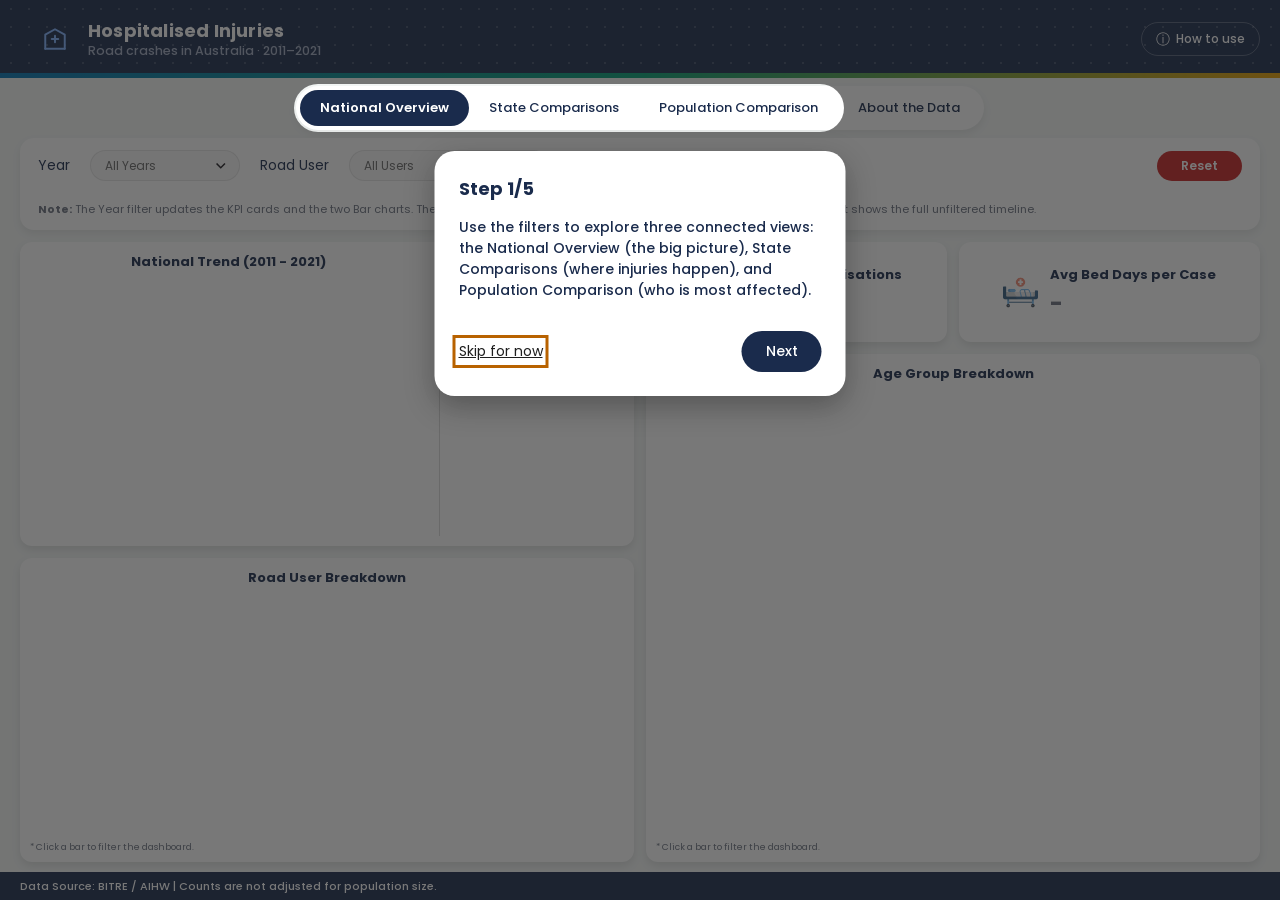
==== commit ee6cabbc: "Add comprehensive code comments and GenAI declarations for national" ====
--- a/index.html
+++ b/index.html
@@ -4,19 +4,30 @@
     <meta charset="UTF-8" />
     <meta name="viewport" content="width=device-width, initial-scale=1.0" />
     <title>Hospitalised Injuries Dashboard</title>
+    
+    <!-- External Fonts -->
     <link href="https://fonts.googleapis.com/css2?family=Poppins:wght@400;500;600;700&display=swap" rel="stylesheet" />
+    
+    <!-- Custom Stylesheets -->
     <link rel="stylesheet" href="css/layout.css" />
     <link rel="stylesheet" href="css/style.css" />
   </head>
 
+  <!-- data-page attribute used for page-specific CSS targeting (e.g., responsive filter bar) -->
   <body data-page="national">
+    
+    <!-- Header & Navigation are injected via layout.js for consistency across tabs -->
     <header id="site-header" class="top-bar"></header>
     <nav id="site-navigation" class="tabs-container" aria-label="Dashboard sections"></nav>
 
     <main class="dashboard-wrapper">
+      
+      <!-- ========================================== -->
+      <!-- 1. FILTER BAR SECTION                      -->
+      <!-- ========================================== -->
       <section class="filter-bar">
-        <!-- ... (Filter bar stays exactly the same) ... -->
         <div class="dropdowns">
+          <!-- Year Filter -->
           <div class="filter-group">
             <label class="filter-label" for="yearFilter">Year</label>
             <div class="dropdown-wrapper">
@@ -32,6 +43,8 @@
               <span class="dropdown-arrow"></span>
             </div>
           </div>
+          
+          <!-- Road User Filter -->
           <div class="filter-group">
             <label class="filter-label" for="roadUserFilter">Road User</label>
             <div class="dropdown-wrapper">
@@ -50,25 +63,35 @@
             </div>
           </div>
         </div>
+        
+        <!-- Reset Button -->
         <div class="buttons"><button class="btn btn-reset">Reset</button></div>
+        
+        <!-- Informational Note -->
         <p class="filter-note">
           <strong>Note:</strong> The Year filter updates the KPI cards and the two Bar charts. The Road User filter cross-filters the Bar charts and Age chart. The Line chart shows the full unfiltered timeline.
         </p>
       </section>
 
-      <!-- NEW WRAPPED LAYOUT -->
+      <!-- ========================================== -->
+      <!-- 2. CHARTS LAYOUT (Two Columns)             -->
+      <!-- ========================================== -->
       <section class="charts-layout">
         
         <!-- LEFT COLUMN -->
         <div class="left-column">
           
-          <!-- Line Chart -->
+          <!-- Line Chart Card -->
           <div class="card line-chart-card">
             <div class="line-section">
               <h2>National Trend (2011 - 2021)</h2>
+              <!-- D3 Chart Container -->
               <div id="lineChart" class="chart-area"></div>
             </div>
+            
             <div class="divider"></div>
+            
+            <!-- Chart Guide Section -->
             <div class="guide-section">
               <h2>Chart Guide</h2>
               <ul>
@@ -79,7 +102,7 @@
             </div>
           </div>
 
-          <!-- Road User Chart -->
+          <!-- Road User Chart Card -->
           <div class="card road-user-card">
             <h2>Road User Breakdown</h2>
             <div id="roadUserChart" class="chart-area"></div>
@@ -91,12 +114,13 @@
         <!-- RIGHT COLUMN -->
         <div class="right-column">
           
-          <!-- KPI Row -->
+          <!-- KPI Cards Row -->
           <div class="kpi-row">
             <div class="card kpi-card">
               <img src="assets/images/icons/icon-hospital.png" alt="Hospital Icon" class="kpi-icon" />
               <div class="kpi-text-group">
                 <h3>Total Hospitalisations</h3>
+                <!-- Value injected by main.js -->
                 <p id="kpiTotal">-</p>
               </div>
             </div>
@@ -105,12 +129,13 @@
               <img src="assets/images/icons/icon-bed.png" alt="Bed Icon" class="kpi-icon" />
               <div class="kpi-text-group">
                 <h3>Avg Bed Days per Case</h3>
+                <!-- Value injected by main.js -->
                 <p id="kpiBedDays">-</p>
               </div>
             </div>
           </div>
 
-          <!-- Age Group Chart -->
+          <!-- Age Group Chart Card -->
           <div class="card age-group-card">
             <h2>Age Group Breakdown</h2>
             <div id="ageGroupChart" class="chart-area"></div>
@@ -123,15 +148,24 @@
     </main>
 
     <footer id="site-footer" class="bottom-bar"></footer>
+
+    <!-- Accessibility: Screen-reader live region for announcing chart values on keyboard focus -->
     <div id="sr-announcer" class="sr-only" aria-live="polite"></div>
 
+    <!-- Scripts -->
     <script src="https://d3js.org/d3.v7.min.js"></script>
     <script type="module" src="js/main.js"></script>
     <script type="module" src="js/components/layout.js"></script>
     <script type="module" src="js/walkthrough.js"></script>
 
+    <!-- ========================================== -->
+    <!-- 3. ONBOARDING WALKTHROUGH MODAL            -->
+    <!-- ========================================== -->
+    <!-- Overlays for dimming background elements -->
     <div id="walkthroughOverlay" class="walkthrough-overlay" style="display: none"></div>
     <div id="walkthroughTabHighlight" class="walkthrough-tab-highlight" style="display: none"></div>
+    
+    <!-- Accessible Dialog for the 5-step guide -->
     <dialog id="walkthroughDialog" class="walkthrough-dialog" aria-labelledby="walkthroughTitle">
       <h2 id="walkthroughTitle" class="walkthrough-step">Step 1/5</h2>
       <p id="walkthroughText" class="walkthrough-text"></p>
--- a/css/layout.css
+++ b/css/layout.css
@@ -32,30 +32,135 @@
 
 /* --- TOP HEADER --- */
 .top-bar {
+    position: relative;
     background-color: #1A2B4C;
     color: #FFFFFF;
-    height: 50px;
+    min-height: 56px;
     display: flex;
     justify-content: space-between;
     align-items: center;
     gap: 16px;
-    padding: 0 20px;
-}
-
-.top-bar h1 {
-    font-size: clamp(16px, 1.8vw, 22px); 
+    padding: 20px;
+    background-image:
+        radial-gradient(rgba(255, 255, 255, 0.15) 1.2px, transparent 1.2px);
+    background-size: 18px 18px;
+    background-position: right top;
+    background-repeat: repeat;
+}
+
+/* Thin gradient accent strip at the bottom of the header.
+   Colours match the chart palette so the header ties visually
+   to the visualisations. */
+.top-bar::after {
+    content: "";
+    position: absolute;
+    left: 0;
+    right: 0;
+    bottom: 0;
+    height: 5px;
+    background: linear-gradient(90deg, #0072B2 0%, #009E73 50%, #E69F00 100%);
+}
+
+/* Brand block: icon + two-line title */
+.brand {
+    display: flex;
+    align-items: center;
+    gap: 14px;
+    min-width: 0;
+    padding-left: 16px;
+    position: relative;
+}
+
+/* Vertical accent bar before the brand */
+.brand::before {
+    content: "";
+    position: absolute;
+    inset: 0;
+    pointer-events: none;
+    background:
+        linear-gradient(
+            90deg,
+            #1A2B4C 0%,
+            #1A2B4C 40%,
+            rgba(26, 43, 76, 0.4) 70%,
+            rgba(26, 43, 76, 0) 100%
+        );
+    top: 50%;
+    transform: translateY(-50%);
+    width: 4px;
+    height: 64%;
+    border-radius: 2px;
+}
+
+.brand-mark {
+    display: inline-flex;
+    align-items: center;
+    justify-content: center;
+    flex-shrink: 0;
+    width: 38px;
+    height: 38px;
+    border-radius: 10px;
+    color: #7FB2FF;
+}
+
+.brand-mark svg {
+    display: block;
+}
+
+.brand-text {
+    display: flex;
+    flex-direction: column;
+    line-height: 1.25;
+    min-width: 0;
+}
+
+.brand-title {
+    font-size: 18px;
     font-weight: 700;
-}
-
+    letter-spacing: 0.2px;
+    white-space: nowrap;
+}
+
+.brand-subtitle {
+    font-size: 12.5px;
+    font-weight: 500;
+    color: #A0ABC0;
+    white-space: nowrap;
+    overflow: hidden;
+    text-overflow: ellipsis;
+}
+
+/* Help button: pill style */
 .how-to-use {
-    border: 0;
+    display: inline-flex;
+    align-items: center;
+    gap: 6px;
+    padding: 7px 14px;
+    border: 1px solid rgba(255, 255, 255, 0.25);
+    border-radius: 50px;
     background: transparent;
-    color: inherit;
+    color: #FFFFFF;
     font-family: inherit;
     font-size: 12px;
     font-weight: 500;
     cursor: pointer;
     white-space: nowrap;
+    transition: background 0.2s, border-color 0.2s;
+}
+
+.how-to-use:hover {
+    background: rgba(255, 255, 255, 0.1);
+    border-color: rgba(255, 255, 255, 0.5);
+}
+
+.how-to-use:focus-visible {
+    outline: 3px solid #b86200;
+    outline-offset: 3px;
+}
+
+.help-icon {
+    font-size: 14px;
+    line-height: 1;
 }
 
 /* --- NAVIGATION TABS --- */
@@ -154,35 +259,11 @@
     text-decoration: underline;
 }
 
-/* Dialogs overlay the dashboard instead of pushing charts down. */
-.shared-dialog {
-    margin: auto;
-    width: min(520px, 90vw);
-    padding: 24px;
-    border: 0;
-    border-radius: 16px;
-    color: #1a2b4c;
-    font-family: inherit;
-}
-
-.shared-dialog::backdrop {
-    background: rgb(0 0 0 / 40%);
-}
-
-.shared-dialog h2 {
-    font-size: 20px;
-}
-
-.shared-dialog p {
-    margin: 16px 0;
-    line-height: 1.6;
-}
-
 /* Shared header, navigation and footer on narrower screens. */
 @media (max-width: 1100px) {
     .top-bar {
         height: auto;
-        min-height: 50px;
+        min-height: 56px;
         padding: 12px 20px;
     }
 
@@ -211,5 +292,24 @@
     .top-bar {
         flex-wrap: wrap;
         gap: 8px;
-    }
-}
+        padding: 10px 16px;
+    }
+
+    .brand-title {
+        font-size: 14px;
+    }
+
+    .brand-subtitle {
+        max-width: 70vw;
+        font-size: 10px;
+    }
+
+    .help-text {
+        /* Keep the icon, drop the word on tiny screens */
+        display: none;
+    }
+
+    .how-to-use {
+        padding: 7px 10px;
+    }
+}
--- a/css/style.css
+++ b/css/style.css
@@ -27,7 +27,6 @@
 
 .filter-label {
     font-size: 14px;
-    font-weight: 500;
     color: #1a2b4c;
     white-space: nowrap;
 }
@@ -37,6 +36,7 @@
     width: 150px;
     min-width: 0;
 }
+
 .filter-group:last-child .dropdown-wrapper {
     width: 200px;
 }
@@ -91,6 +91,7 @@
     gap: 10px;
     margin-left: auto;
 }
+
 .filter-note {
     flex-basis: 100%;
     margin: 0;
@@ -107,7 +108,6 @@
     min-height: 0;
 }
 
-/* Left side (Line + Road User) */
 .left-column {
     flex: 1; /* Takes 50% width */
     display: flex;
@@ -116,7 +116,6 @@
     min-height: 0;
 }
 
-/* Right side (KPIs + Age Group) */
 .right-column {
     flex: 1; /* Takes 50% width */
     display: flex;
@@ -125,7 +124,6 @@
     min-height: 0;
 }
 
-/* KPI Row */
 .kpi-row {
     display: flex;
     gap: 12px;
@@ -180,7 +178,7 @@
     flex-direction: column;
     justify-content: flex-start; 
     padding-left: 20px;          
-    overflow-y: auto;
+    overflow-y: auto; /* Scrollable on desktop */
 }
 
 .guide-section h2 {
@@ -296,58 +294,82 @@
    ========================================= */
 
 @media (max-width: 1024px) {
-    body { height: auto; min-height: 100vh; overflow: visible; }
-
-    /* Stack the columns vertically on tablets */
+    body { 
+        height: auto; 
+        min-height: 100vh; 
+        overflow: visible; 
+    }
+
     .charts-layout {
+        display: flex;
         flex-direction: column;
     }
 
+    .left-column, 
+    .right-column {
+        display: contents; 
+    }
+
+    /* FIX: Move KPI cards to the very top */
     .kpi-row {
+        order: -1; 
         height: auto;
-        flex-direction: row; /* KPIs stay side-by-side */
+        flex-direction: row; 
+        margin-bottom: 12px; 
     }
 
     .line-chart-card {
         flex-direction: column;
+        height: auto; 
+        min-height: 500px;
     }
 
     .divider {
-        width: 100%; height: 1px; margin: 10px 0;
+        width: 100%; 
+        height: 1px; 
+        margin: 15px 0;
     }
 
     .guide-section {
         padding-left: 0;
-    }
-
-    .chart-area {
+        padding-top: 10px;
+        overflow-y: visible;
+        flex: none; 
+    }
+
+    .line-chart-card .chart-area {
         flex: none;
-        height: 250px; 
-    }
-    .line-chart-card .chart-area, .road-user-card .chart-area {
         height: 300px; 
-    }
-    .age-group-card .chart-area {
-        height: 300px;
+        min-height: 300px;
+    }
+
+    .road-user-card {
+        flex: none;
+        height: 450px; 
+    }
+    
+    .age-group-card {
+        flex: none;
+        height: 400px;
     }
 }
 
 @media (max-width: 768px) {
+    /* Stack KPIs vertically on mobile */
     .kpi-row {
-        flex-direction: column; /* Stack KPIs on mobile */
-    }
-
-    .chart-area {
-        height: 280px; 
-    }
+        flex-direction: column; 
+    }
+
     .line-chart-card .chart-area {
-        height: 300px;
-    }
-    .road-user-card .chart-area {
+        height: 280px;
+    }
+    
+    .road-user-card {
         height: 400px; 
     }
-    .age-group-card .chart-area {
-        height: 300px;
+    
+    .age-group-card {
+        height: 350px;
     }
 }
 
@@ -365,6 +387,7 @@
 
     body[data-page="national"] .filter-label {
         grid-column: 1;
+        align-self: center;
     }
 
     body[data-page="national"] .filter-bar .dropdown-wrapper {
@@ -384,6 +407,7 @@
     }
 }
 
+/* Utilities */
 .charts-layout,
 .left-column,
 .right-column,
